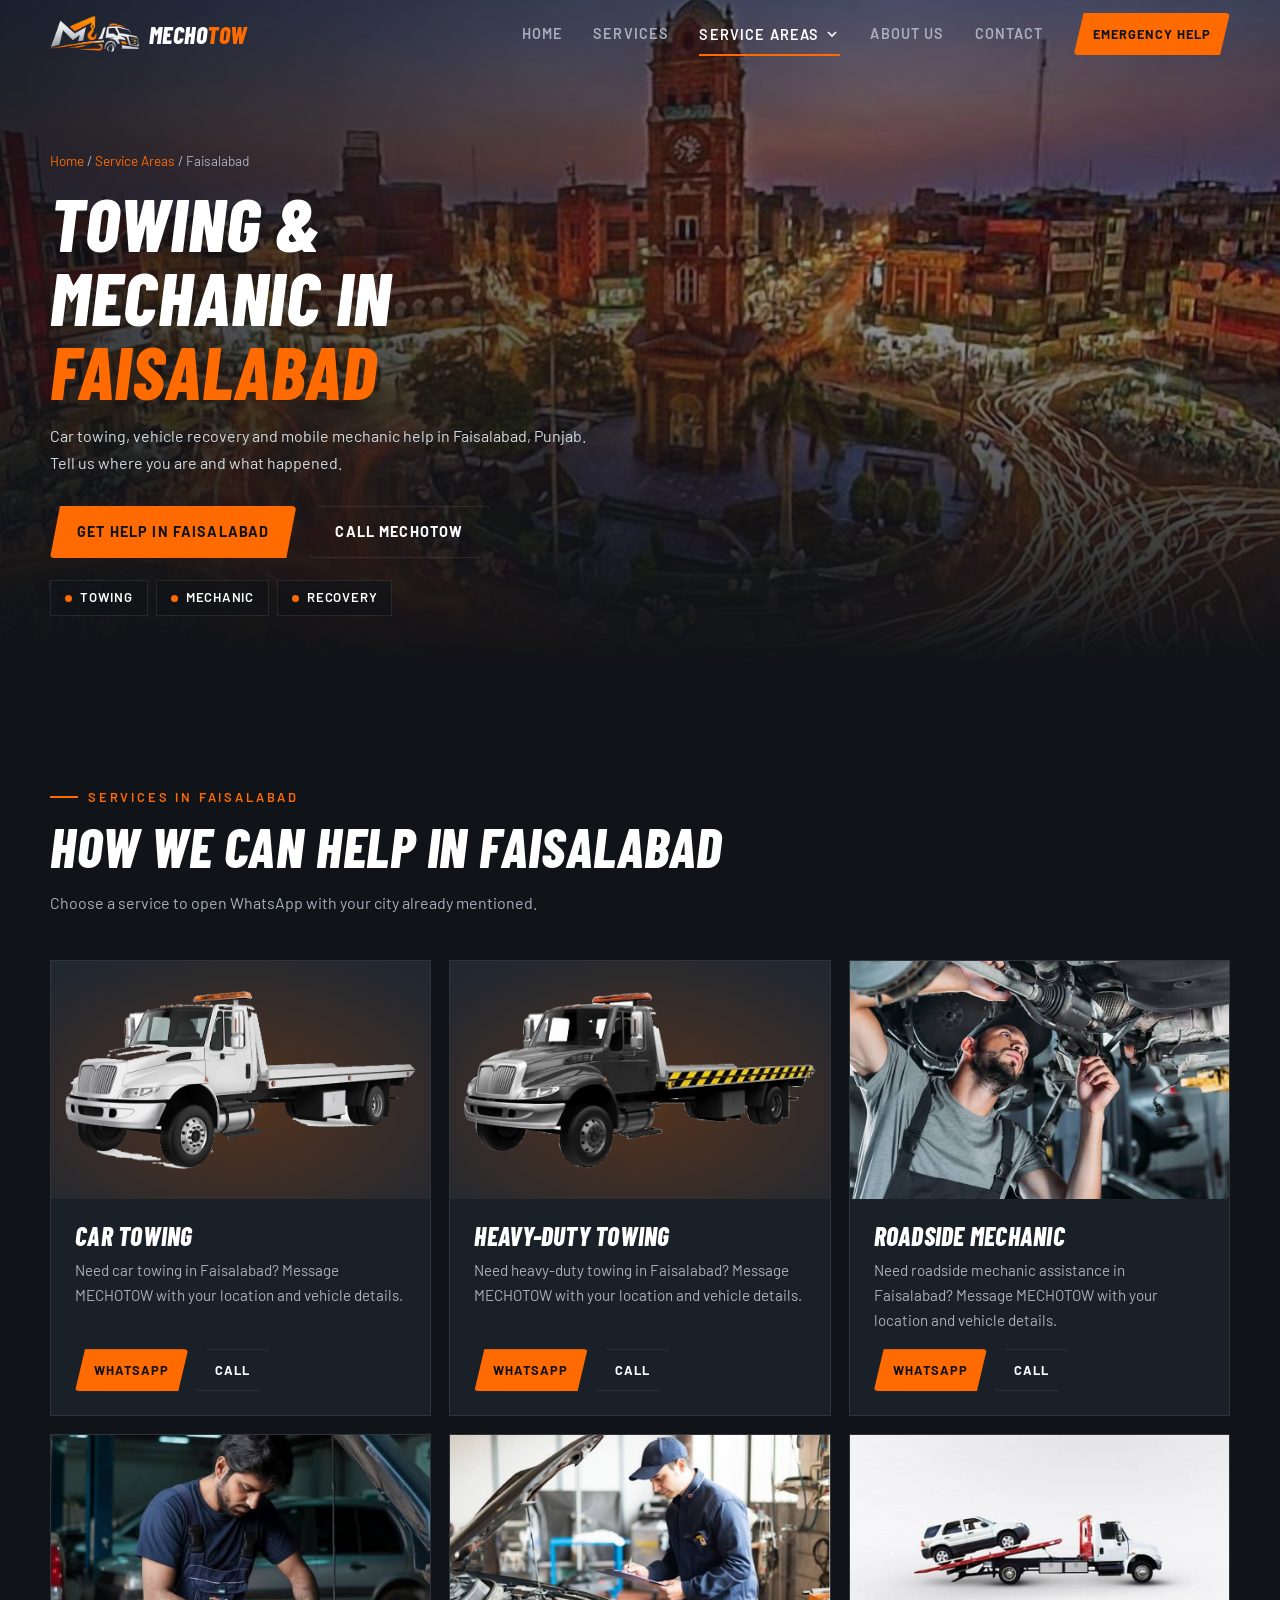
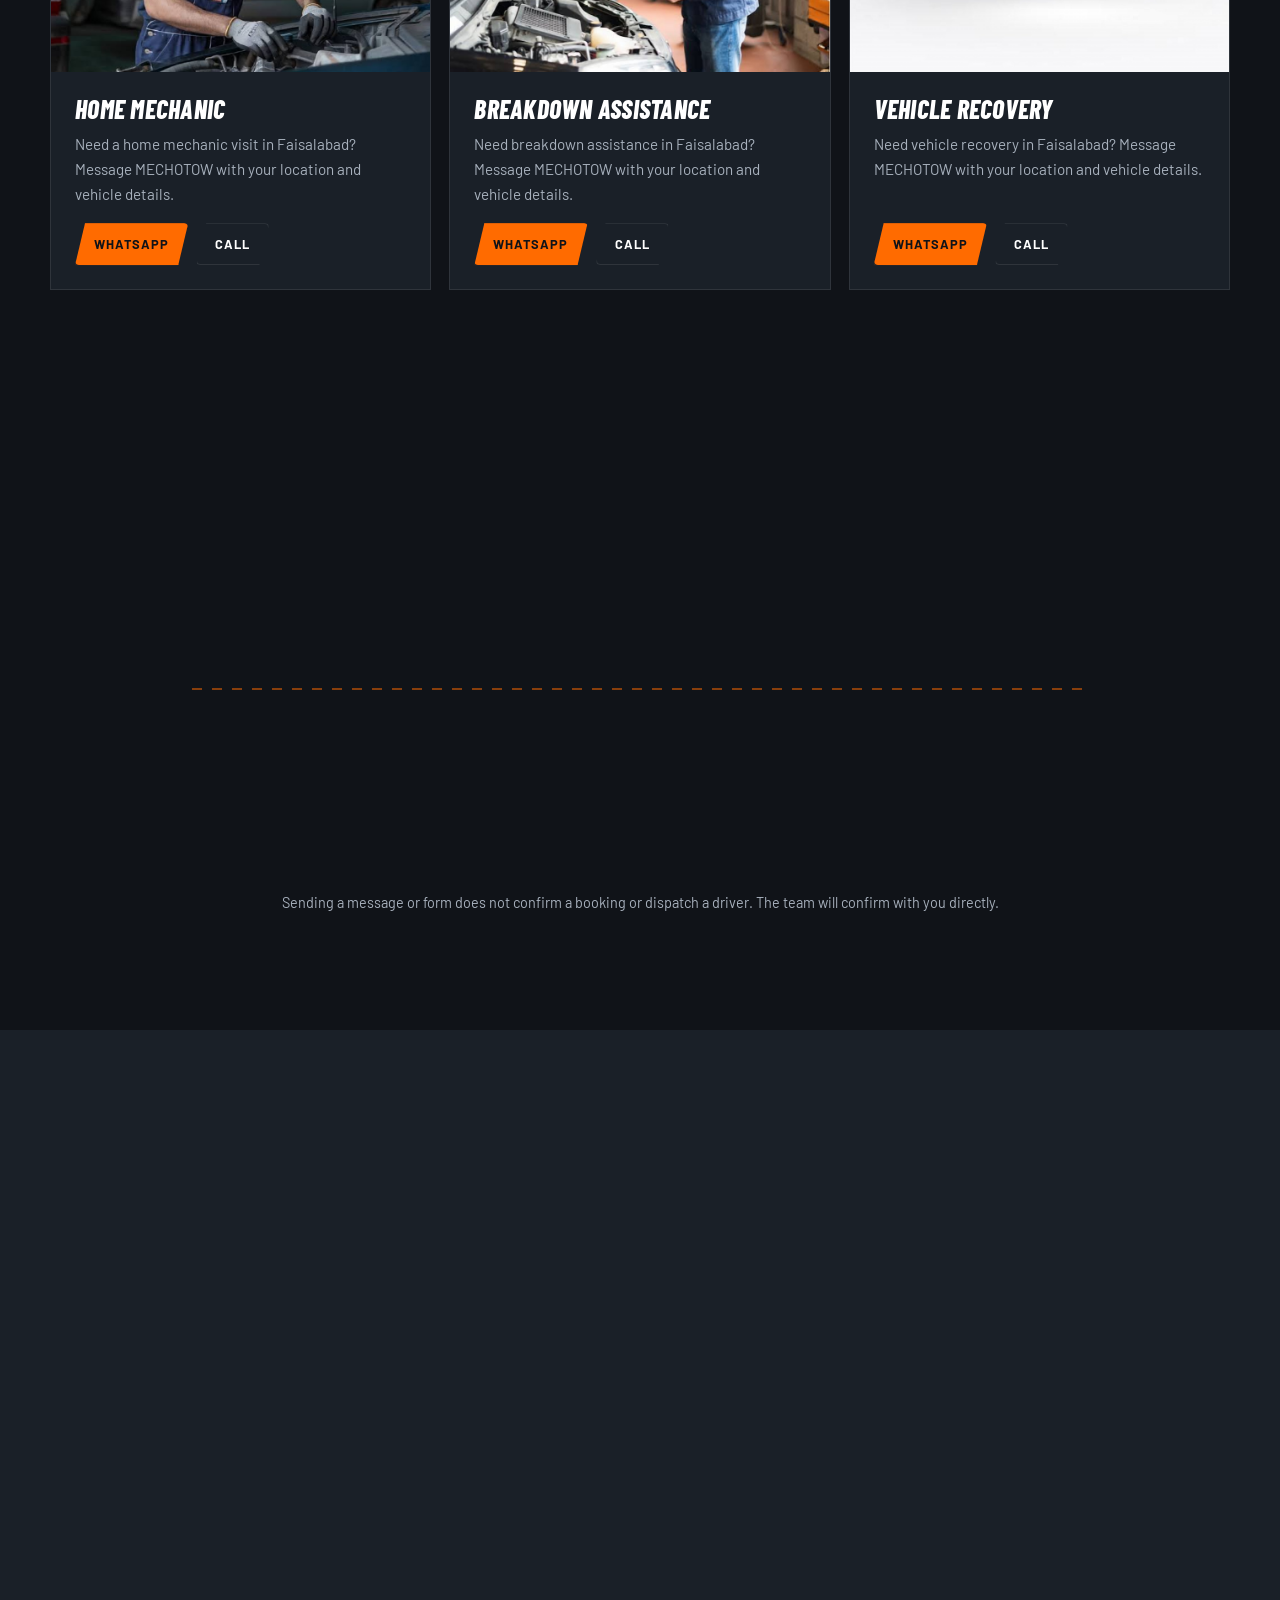
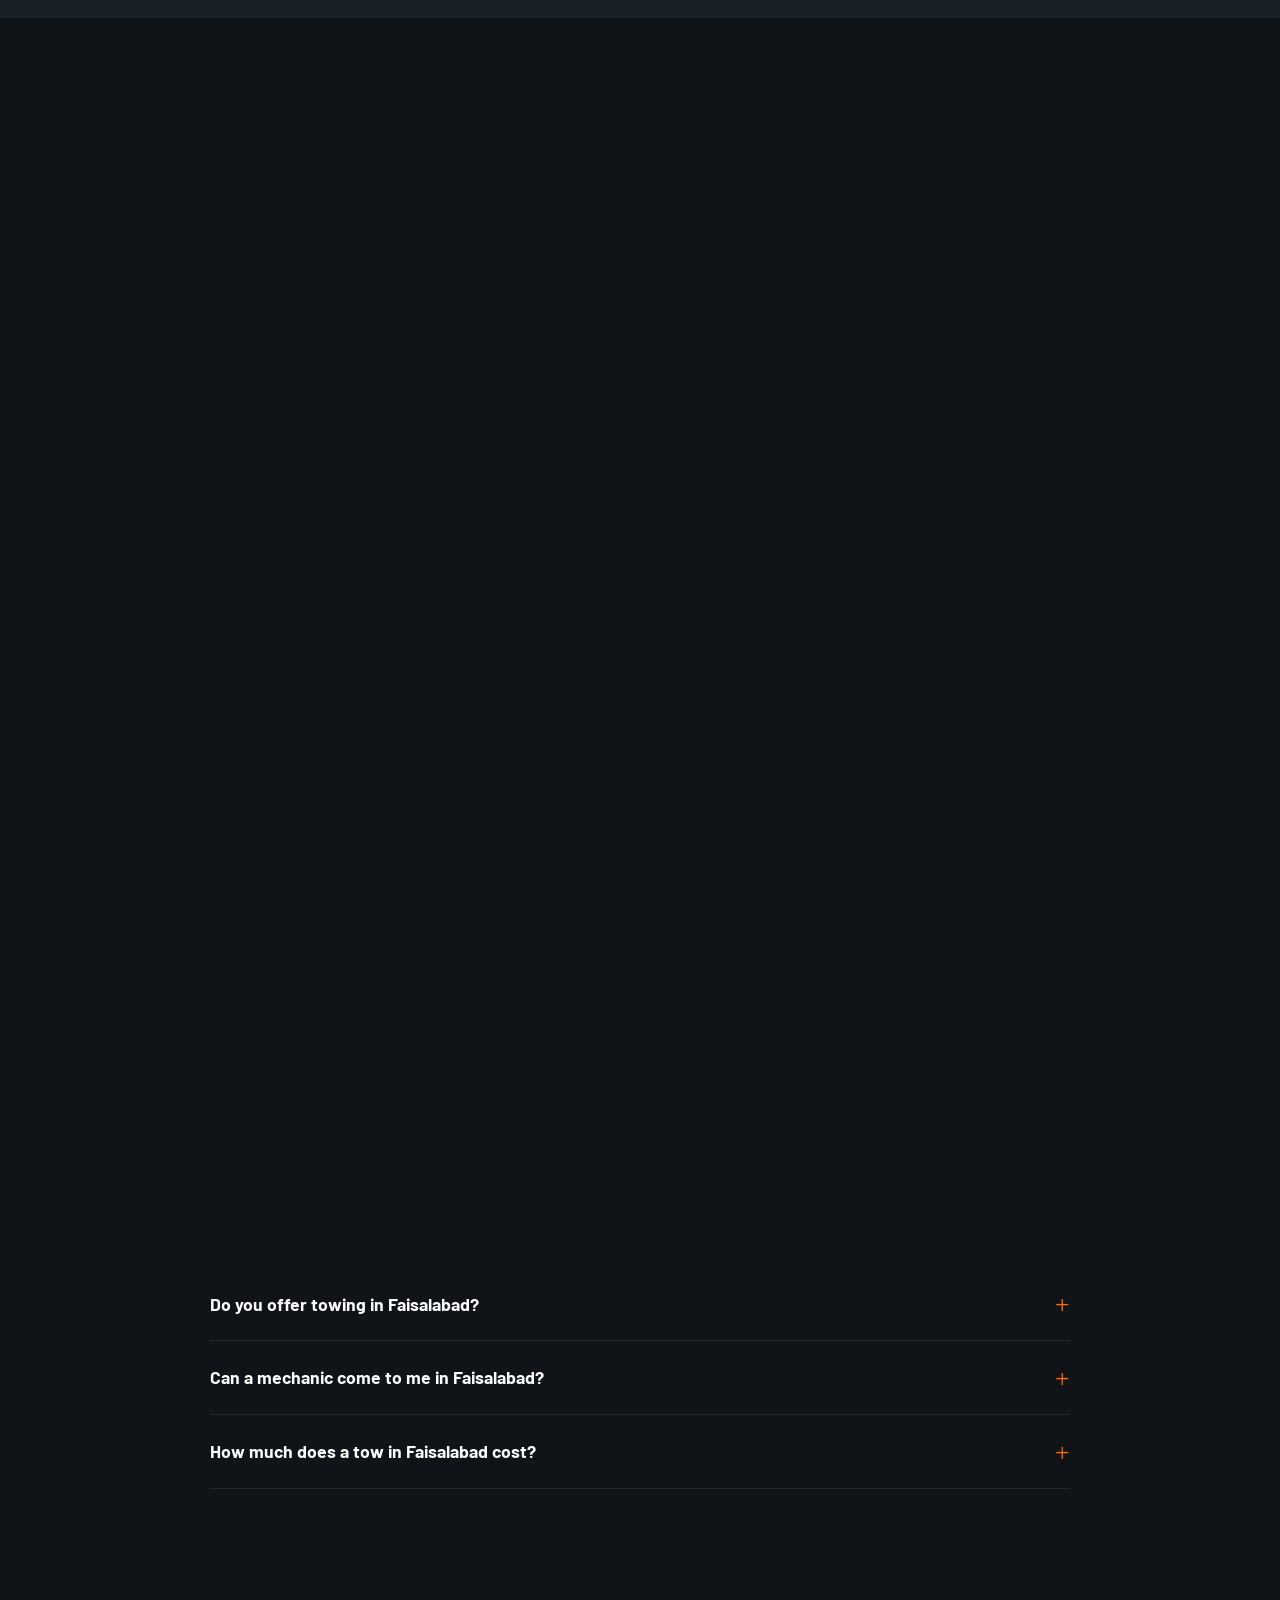
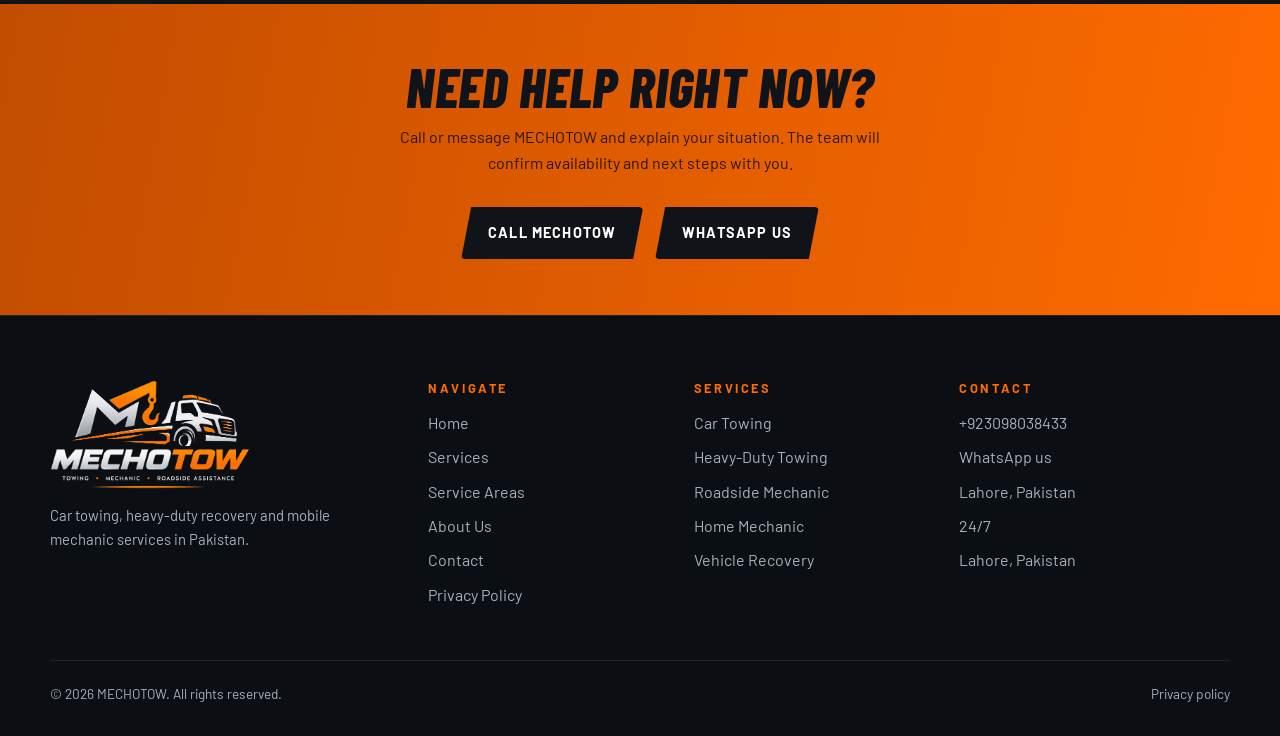
==== faisalabad.html @ 619db9ae "Add files via upload" ====
<!DOCTYPE html>
<html lang="en"><head><meta charset="utf-8"><meta name="viewport" content="width=device-width, initial-scale=1, viewport-fit=cover">
<title>Towing &amp; Mechanic Services in Faisalabad | MECHOTOW</title><meta name="description" content="MECHOTOW car towing, vehicle recovery and mobile mechanic services in Faisalabad, Punjab. Call or WhatsApp to confirm availability.">
<meta property="og:title" content="Towing &amp; Mechanic Services in Faisalabad | MECHOTOW"><meta property="og:description" content="MECHOTOW car towing, vehicle recovery and mobile mechanic services in Faisalabad, Punjab. Call or WhatsApp to confirm availability."><meta property="og:type" content="website"><meta property="og:image" content="assets/img/cities/faisalabad.jpg">
<meta name="theme-color" content="#101318"><link rel="icon" href="assets/img/favicon.png">
<link rel="preconnect" href="https://fonts.googleapis.com"><link rel="preconnect" href="https://fonts.gstatic.com" crossorigin>
<link href="https://fonts.googleapis.com/css2?family=Barlow+Condensed:ital,wght@1,700;1,800&family=Barlow:wght@400;500;600&display=swap" rel="stylesheet">
<link rel="stylesheet" href="css/style.css">
<script type="application/ld+json" id="ld">{"@context":"https://schema.org","@type":"AutoTowing","name":"MECHOTOW","areaServed":{"@type":"City","name":"Faisalabad"},"description":"Car towing, heavy-duty recovery, roadside mechanic and home mechanic services in Pakistan.","image":"assets/img/og-image.jpg"}</script>
</head><body><header id="hd"><div class="wrap nav"><a class="brand" href="index.html" aria-label="MECHOTOW home"><img src="assets/img/logo-mark.webp" alt="" width="72" height="40"><b>MECHO<i>TOW</i></b></a>
<button class="burger" id="bg" aria-label="Menu" aria-expanded="false" aria-controls="lk"><i></i><i></i><i></i></button>
<nav class="links" id="lk" aria-label="Main"><a href="index.html">Home</a><a href="services.html">Services</a><div class="dd"><button class="ddb" id="ddbtn" type="button" aria-expanded="false" aria-controls="ddm">Service Areas <svg viewBox="0 0 24 24" width="16" height="16" fill="none" stroke="currentColor" stroke-width="2.4"><path d="M6 9l6 6 6-6"/></svg></button><div class="ddm" id="ddm"><a href="service-areas.html" class="all">All service areas →</a><a href="lahore.html">Lahore</a><a href="islamabad.html">Islamabad</a><a href="rawalpindi.html">Rawalpindi</a><a href="faisalabad.html">Faisalabad</a><a href="multan.html">Multan</a><a href="gujranwala.html">Gujranwala</a><a href="sialkot.html">Sialkot</a><a href="sargodha.html">Sargodha</a><a href="bahawalpur.html">Bahawalpur</a></div></div><a href="about.html">About Us</a><a href="contact.html">Contact</a><a class="btn p sm" data-wa="tow" href="contact.html">Emergency Help</a></nav></div></header><main><section class="chero"><img class="bgi" src="assets/img/cities/faisalabad.jpg" alt="Faisalabad, Pakistan" fetchpriority="high"><div class="wrap"><div class="crumb"><a href="index.html">Home</a> / <a href="service-areas.html">Service Areas</a> / Faisalabad</div>
<h1><span class="line"><span>Towing &amp; Mechanic in <em style="color:var(--o);font-style:inherit">Faisalabad</em></span></span></h1><p class="lead fade">Car towing, vehicle recovery and mobile mechanic help in Faisalabad, Punjab. Tell us where you are and what happened.</p>
<div class="ctas fade"><a class="btn p" data-wa="tow" data-msg="Hello MECHOTOW, I need emergency car towing in Faisalabad." href="contact.html?service=tow">Get Help in Faisalabad</a><a class="btn" data-call href="contact.html">Call MECHOTOW</a></div>
<div class="chips fade"><span>Towing</span><span>Mechanic</span><span>Recovery</span></div></div></section>
<section><div class="wrap"><div class="rv"><div class="eyebrow">Services in Faisalabad</div><h2>How we can help in Faisalabad</h2><p class="lead">Choose a service to open WhatsApp with your city already mentioned.</p></div><div class="ov"><article class="sv rv" style="--d:0.0s"><div class="im cut"><img src="assets/img/car-towing.webp" alt="Car Towing in Faisalabad" loading="lazy"></div><div class="sb"><h3>Car Towing</h3><p>Need car towing in Faisalabad? Message MECHOTOW with your location and vehicle details.</p><div class="sa"><a class="btn p sm" data-wa="tow" data-msg="Hello MECHOTOW, I need car towing in Faisalabad." href="contact.html?service=tow">WhatsApp</a><a class="btn sm" data-call href="contact.html">Call</a></div></div></article><article class="sv rv" style="--d:0.1s"><div class="im cut"><img src="assets/img/heavy-duty-towing.webp" alt="Heavy-Duty Towing in Faisalabad" loading="lazy"></div><div class="sb"><h3>Heavy-Duty Towing</h3><p>Need heavy-duty towing in Faisalabad? Message MECHOTOW with your location and vehicle details.</p><div class="sa"><a class="btn p sm" data-wa="heavy" data-msg="Hello MECHOTOW, I need heavy-duty towing in Faisalabad." href="contact.html?service=heavy">WhatsApp</a><a class="btn sm" data-call href="contact.html">Call</a></div></div></article><article class="sv rv" style="--d:0.2s"><div class="im"><img src="assets/img/roadside-mechanic.jpg" alt="Roadside Mechanic in Faisalabad" loading="lazy"></div><div class="sb"><h3>Roadside Mechanic</h3><p>Need roadside mechanic assistance in Faisalabad? Message MECHOTOW with your location and vehicle details.</p><div class="sa"><a class="btn p sm" data-wa="road" data-msg="Hello MECHOTOW, I need roadside mechanic assistance in Faisalabad." href="contact.html?service=road">WhatsApp</a><a class="btn sm" data-call href="contact.html">Call</a></div></div></article><article class="sv rv" style="--d:0.0s"><div class="im"><img src="assets/img/home-mechanic.jpg" alt="Home Mechanic in Faisalabad" loading="lazy"></div><div class="sb"><h3>Home Mechanic</h3><p>Need a home mechanic visit in Faisalabad? Message MECHOTOW with your location and vehicle details.</p><div class="sa"><a class="btn p sm" data-wa="home" data-msg="Hello MECHOTOW, I need a home mechanic visit in Faisalabad." href="contact.html?service=home">WhatsApp</a><a class="btn sm" data-call href="contact.html">Call</a></div></div></article><article class="sv rv" style="--d:0.1s"><div class="im"><img src="assets/img/breakdown-inspection.jpg" alt="Breakdown Assistance in Faisalabad" loading="lazy"></div><div class="sb"><h3>Breakdown Assistance</h3><p>Need breakdown assistance in Faisalabad? Message MECHOTOW with your location and vehicle details.</p><div class="sa"><a class="btn p sm" data-wa="breakdown" data-msg="Hello MECHOTOW, I need breakdown assistance in Faisalabad." href="contact.html?service=breakdown">WhatsApp</a><a class="btn sm" data-call href="contact.html">Call</a></div></div></article><article class="sv rv" style="--d:0.2s"><div class="im"><img src="assets/img/vehicle-recovery.jpg" alt="Vehicle Recovery in Faisalabad" loading="lazy"></div><div class="sb"><h3>Vehicle Recovery</h3><p>Need vehicle recovery in Faisalabad? Message MECHOTOW with your location and vehicle details.</p><div class="sa"><a class="btn p sm" data-wa="recovery" data-msg="Hello MECHOTOW, I need vehicle recovery in Faisalabad." href="contact.html?service=recovery">WhatsApp</a><a class="btn sm" data-call href="contact.html">Call</a></div></div></article></div></div></section>
<section><div class="wrap"><div class="rv" style="text-align:center"><div class="eyebrow" style="justify-content:center">How it works</div><h2>Three simple steps</h2></div><div class="st">
<div class="step rv"><div class="n">01</div><h3>Contact Us</h3><p>Call MECHOTOW or start a WhatsApp conversation.</p></div>
<div class="step rv" style="--d:.12s"><div class="n">02</div><h3>Explain Your Situation</h3><p>Share your location, vehicle details, and the type of assistance required.</p></div>
<div class="step rv" style="--d:.24s"><div class="n">03</div><h3>Confirm Availability</h3><p>Discuss service availability, pricing, and the next steps directly with the MECHOTOW team.</p></div></div>
<p class="note">Sending a message or form does not confirm a booking or dispatch a driver. The team will confirm with you directly.</p></div></section>
<section class="band"><div class="wrap"><div class="rv"><div class="eyebrow">Also serving</div><h2>Nearby service areas</h2></div><div class="mini"><a class="cc rv" href="sargodha.html" aria-label="Sargodha service area"><img src="assets/img/cities/sargodha-sm.jpg" alt="Sargodha, Pakistan" loading="lazy"><div><h3>Sargodha</h3><span>Punjab</span><em>View services →</em></div></a><a class="cc rv" href="lahore.html" aria-label="Lahore service area"><img src="assets/img/cities/lahore-sm.jpg" alt="Lahore, Pakistan" loading="lazy"><div><h3>Lahore</h3><span>Punjab</span><em>View services →</em></div></a><a class="cc rv" href="multan.html" aria-label="Multan service area"><img src="assets/img/cities/multan-sm.jpg" alt="Multan, Pakistan" loading="lazy"><div><h3>Multan</h3><span>Punjab</span><em>View services →</em></div></a></div></div></section>
<section><div class="wrap"><div class="rv"><div class="eyebrow">On the map</div><h2>Service area: Faisalabad</h2></div><div class="mapwrap rv" data-map="Faisalabad, Pakistan"><div class="mapbox"></div><div class="mapbar"><a href="#" target="_blank" rel="noopener">Open in Google Maps ↗</a></div><p class="mapnote">City-level map showing the service area. Contact us with your exact location to confirm availability.</p></div></div></section>
<section><div class="wrap"><div class="rv" style="text-align:center"><div class="eyebrow" style="justify-content:center">FAQ</div><h2>Faisalabad questions</h2></div><div class="faq rv"><details><summary>Do you offer towing in Faisalabad?</summary><div class="ans"><div><p>MECHOTOW lists Faisalabad as a service area. Contact us with your exact location and vehicle details and the team will confirm availability.</p></div></div></details><details><summary>Can a mechanic come to me in Faisalabad?</summary><div class="ans"><div><p>Roadside and home mechanic visits are offered for suitable issues. Describe the problem and your location in Faisalabad and we will tell you what is possible.</p></div></div></details><details><summary>How much does a tow in Faisalabad cost?</summary><div class="ans"><div><p>Pricing depends on the service, distance and vehicle. We do not list fixed prices, so please contact MECHOTOW for a quote.</p></div></div></details></div></div></section><section class="cta"><div class="wrap rv"><h2>Need help right now?</h2><p>Call or message MECHOTOW and explain your situation. The team will confirm availability and next steps with you.</p><div class="ctas" style="justify-content:center"><a class="btn" data-call href="contact.html">Call MECHOTOW</a><a class="btn" data-wa="tow" href="contact.html">WhatsApp Us</a></div></div></section></main><footer><div class="wrap"><div class="fg">
<div><img src="assets/img/logo.webp" alt="MECHOTOW logo" width="200" height="107" loading="lazy"><p>Car towing, heavy-duty recovery and mobile mechanic services in Pakistan.</p></div>
<div><h4>Navigate</h4><ul><li><a href="index.html">Home</a></li><li><a href="services.html">Services</a></li><li><a href="service-areas.html">Service Areas</a></li><li><a href="about.html">About Us</a></li><li><a href="contact.html">Contact</a></li><li><a href="privacy.html">Privacy Policy</a></li></ul></div>
<div><h4>Services</h4><ul><li><a href="services.html#car-towing">Car Towing</a></li><li><a href="services.html#heavy-duty">Heavy-Duty Towing</a></li><li><a href="services.html#roadside">Roadside Mechanic</a></li><li><a href="services.html#home">Home Mechanic</a></li><li><a href="services.html#recovery">Vehicle Recovery</a></li></ul></div>
<div><h4>Contact</h4><ul><li><a data-call data-phone href="contact.html">Phone</a></li><li><a data-wa="tow" href="contact.html">WhatsApp us</a></li><li data-area></li><li data-hours></li><li data-addr></li><li id="soc"></li></ul></div>
</div><div class="fb"><span>© <span data-yr></span> MECHOTOW. All rights reserved.</span><a href="privacy.html">Privacy policy</a></div></div></footer>
<nav class="mb" aria-label="Quick contact"><a data-call href="contact.html">Call</a><a class="w" data-wa="tow" href="contact.html">WhatsApp</a></nav><div class="toast" id="ts" role="status" aria-live="polite"></div>
<script src="js/config.js"></script><script src="js/main.js"></script></body></html>
---- css/style.css ----
:root{--c:#101318;--g:#1A2028;--e:#222831;--o:#FF6B00;--a:#FFB020;--w:#fff;--s:#A7B0BC;--ln:rgba(255,255,255,.09);--ease:cubic-bezier(.2,.7,.2,1);color-scheme:dark}
*{box-sizing:border-box;margin:0}html{scroll-behavior:smooth;scroll-padding-top:76px;-webkit-text-size-adjust:100%}
body{background:var(--c);color:var(--w);font:400 1rem/1.65 Barlow,system-ui,sans-serif;overflow-x:hidden;padding-top:env(safe-area-inset-top,0px)}
img{max-width:100%;height:auto;display:block}a{color:inherit;text-decoration:none}
h1,h2,h3,.disp{font-family:'Barlow Condensed','Arial Narrow',sans-serif;font-style:italic;font-weight:800;text-transform:uppercase;line-height:1;letter-spacing:.01em}
h1{font-size:clamp(2.4rem,6.2vw,5rem)}h2{font-size:clamp(2rem,4.6vw,3.4rem)}h3{font-size:1.6rem}
.wrap{width:min(1180px,100% - 40px);margin-inline:auto}section{padding:clamp(64px,9vw,120px) 0;position:relative}
.eyebrow{color:var(--o);font:600 .8rem/1 Barlow,system-ui,sans-serif;letter-spacing:.22em;text-transform:uppercase;display:flex;gap:10px;align-items:center;margin-bottom:16px}.eyebrow:before{content:"";width:28px;height:2px;background:var(--o)}
.lead{color:var(--s);max-width:60ch;margin-top:16px}
.btn{display:inline-flex;align-items:center;justify-content:center;gap:10px;min-height:52px;padding:0 26px;border-radius:4px;font:700 .9rem Barlow,system-ui,sans-serif;letter-spacing:.08em;text-transform:uppercase;border:1.5px solid var(--ln);background:transparent;color:#fff;cursor:pointer;transition:transform .2s var(--ease),background .2s,border-color .2s,box-shadow .3s;clip-path:polygon(10px 0,100% 0,calc(100% - 10px) 100%,0 100%)}
.btn:hover{transform:translateY(-2px);border-color:var(--o)}.btn:active{transform:scale(.97)}
.btn.p{background:var(--o);border-color:var(--o);color:#101318;box-shadow:0 10px 30px -8px rgba(255,107,0,.7)}.btn.p:hover{background:var(--a);border-color:var(--a)}
.btn.sm{min-height:42px;padding:0 18px;font-size:.8rem}
:focus-visible{outline:2px solid var(--a);outline-offset:3px}
/* nav */
header{position:fixed;inset:0 0 auto;z-index:50;padding-top:env(safe-area-inset-top,0px);transition:background .3s,box-shadow .3s}
header.s{background:rgba(16,19,24,.94);box-shadow:0 1px 0 var(--ln)}
.nav{display:flex;align-items:center;justify-content:space-between;height:68px}
.brand{display:flex;align-items:center;gap:10px}.brand img{height:36px;width:auto}.brand b{font:800 1.5rem 'Barlow Condensed','Arial Narrow',sans-serif;font-style:italic;letter-spacing:.02em}.brand b i{color:var(--o)}
.links{display:flex;gap:30px;align-items:center}.links a:not(.btn){font-weight:600;font-size:.9rem;letter-spacing:.08em;text-transform:uppercase;color:var(--s);position:relative;padding:6px 0;transition:color .2s}
.links a:not(.btn):after{content:"";position:absolute;left:0;bottom:0;height:2px;width:100%;background:var(--o);transform:scaleX(0);transform-origin:left;transition:transform .3s var(--ease)}
.links a:not(.btn):hover,.links a.on{color:#fff}.links a:not(.btn):hover:after,.links a.on:after{transform:scaleX(1)}
.burger{display:none;width:48px;height:48px;background:none;border:0;cursor:pointer;position:relative}.burger i{position:absolute;left:12px;right:12px;height:2px;background:#fff;transition:.3s var(--ease)}.burger i:nth-child(1){top:17px}.burger i:nth-child(2){top:23px}.burger i:nth-child(3){top:29px}
.burger[aria-expanded=true] i:nth-child(1){top:23px;transform:rotate(45deg)}.burger[aria-expanded=true] i:nth-child(2){opacity:0}.burger[aria-expanded=true] i:nth-child(3){top:23px;transform:rotate(-45deg)}
/* hero */
.hero{min-height:100svh;display:flex;align-items:center;padding:110px 0 70px;overflow:hidden;background:radial-gradient(60% 50% at 72% 55%,rgba(255,107,0,.22),transparent 70%),linear-gradient(180deg,#0b0e12,var(--c))}
.hero:before{content:"";position:absolute;inset:0;background:repeating-linear-gradient(115deg,transparent 0 90px,rgba(255,255,255,.025) 90px 91px);animation:drift 30s linear infinite}
@keyframes drift{to{transform:translateX(91px)}}
.hg{display:grid;grid-template-columns:1.05fr 1fr;gap:30px;align-items:center;position:relative}
.hero h1 em{color:var(--o);font-style:inherit}.hero .lead{font-size:1.12rem;color:#c3cad4}
.ctas{display:flex;flex-wrap:wrap;gap:12px;margin-top:30px}
.trust{display:inline-block;margin-top:28px;padding:8px 16px;border-left:3px solid var(--o);background:rgba(255,255,255,.04);font-weight:600;font-size:.92rem}.trust b{color:var(--a)}
.hv{position:relative}.hv img{width:100%;filter:drop-shadow(0 30px 40px rgba(0,0,0,.6));animation:rise 1.2s var(--ease) .3s both}
.hv .lg{position:absolute;right:0;bottom:-8%;width:46%;opacity:.95}
@keyframes rise{from{opacity:0;transform:translateX(60px)}}
.line{display:block;overflow:hidden}.line>span{display:block;animation:up .9s var(--ease) both}.line:nth-child(2)>span{animation-delay:.12s}.line:nth-child(3)>span{animation-delay:.24s}
@keyframes up{from{transform:translateY(105%)}}
.fade{animation:fin .8s .5s both}@keyframes fin{from{opacity:0;transform:translateY(16px)}}
/* reveal */
.rv{opacity:0;transform:translateY(30px);transition:opacity .8s var(--ease),transform .8s var(--ease);transition-delay:var(--d,0s)}.rv.in{opacity:1;transform:none}
/* services */
.sg{display:grid;grid-template-columns:repeat(6,1fr);gap:18px;margin-top:48px}
.sv{grid-column:span 2;background:var(--g);border:1px solid var(--ln);position:relative;overflow:hidden;display:flex;flex-direction:column;transition:transform .4s var(--ease),border-color .3s}
.sv:hover{transform:translateY(-6px);border-color:rgba(255,107,0,.6)}
.sv.big{grid-column:span 3}.sv.wide{grid-column:span 4;flex-direction:row}.sv.wide .im{width:48%;aspect-ratio:auto}
.im{aspect-ratio:16/10;overflow:hidden;position:relative;background:var(--e)}.im img{width:100%;height:100%;object-fit:cover;transition:transform .8s var(--ease)}.sv:hover .im img{transform:scale(1.07)}
.im.cut{background:radial-gradient(70% 70% at 50% 60%,rgba(255,107,0,.25),var(--e))}.im.cut img{object-fit:contain;padding:14px}
.sb{padding:24px;display:flex;flex-direction:column;gap:10px;flex:1}.sb p{color:var(--s);font-size:.95rem;flex:1}
.ic{width:38px;height:38px;color:var(--o)}.num{position:absolute;top:10px;right:16px;font:800 3.4rem/1 'Barlow Condensed','Arial Narrow',sans-serif;font-style:italic;color:rgba(255,255,255,.12);z-index:1}
.sa{display:flex;gap:8px;flex-wrap:wrap;margin-top:6px}
/* trust */
.tg{display:grid;grid-template-columns:1fr 1.1fr;gap:56px;align-items:center}
.pts{display:grid;gap:0;margin-top:30px}.pts div{display:flex;gap:14px;padding:16px 0;border-top:1px solid var(--ln)}.pts svg{flex:none;width:22px;color:var(--o);margin-top:3px}.pts b{display:block}.pts span{color:var(--s);font-size:.93rem}
.mos{display:grid;grid-template-columns:1fr 1fr;grid-template-rows:200px 200px 170px;gap:12px}.mos figure{overflow:hidden;position:relative;border-radius:2px}.mos img{width:100%;height:100%;object-fit:cover;transition:transform .8s var(--ease)}.mos figure:hover img{transform:scale(1.06)}
.mos .t{grid-row:span 2}.mos .w{grid-column:span 2}
.mos figure:after{content:"";position:absolute;left:0;bottom:0;width:40%;height:3px;background:var(--o)}
/* steps */
.band{background:var(--g)}
.st{display:grid;grid-template-columns:repeat(3,1fr);gap:30px;margin-top:50px;position:relative}.st:before{content:"";position:absolute;top:34px;left:12%;right:12%;height:2px;background:repeating-linear-gradient(90deg,var(--o) 0 10px,transparent 10px 20px);opacity:.5}
.step{text-align:center;position:relative}.step .n{width:70px;height:70px;margin:0 auto 18px;display:grid;place-items:center;background:var(--c);border:2px solid var(--o);border-radius:50%;font:800 1.7rem 'Barlow Condensed','Arial Narrow',sans-serif;font-style:italic;color:var(--o)}.step p{color:var(--s);max-width:32ch;margin:10px auto 0}
.note{margin-top:34px;text-align:center;color:var(--s);font-size:.9rem}
/* contact */
.cg{display:grid;grid-template-columns:1.1fr .9fr;gap:40px;margin-top:44px}
form{background:var(--g);border:1px solid var(--ln);padding:30px;display:grid;grid-template-columns:1fr 1fr;gap:16px}form .f{grid-column:span 2}
label{display:block;font-size:.78rem;font-weight:600;letter-spacing:.1em;text-transform:uppercase;color:var(--s);margin-bottom:6px}
input,select,textarea{width:100%;background:var(--c);border:1.5px solid #2f3742;color:#fff;border-radius:4px;padding:13px 14px;font:inherit;min-height:48px;transition:border-color .2s,box-shadow .2s}
input:focus,select:focus,textarea:focus{outline:0;border-color:var(--o);box-shadow:0 0 0 3px rgba(255,107,0,.2)}
.err{color:#ff7a7a;font-size:.82rem;min-height:0;max-height:0;overflow:hidden;transition:max-height .3s}.bad .err{max-height:40px;margin-top:4px}.bad input,.bad select,.bad textarea{border-color:#ff5a5a;animation:shake .3s}
@keyframes shake{25%{transform:translateX(-4px)}75%{transform:translateX(4px)}}
.fn{font-size:.85rem;color:var(--s)}
.info{display:grid;gap:14px;align-content:start}.card{background:var(--g);border:1px solid var(--ln);padding:22px;border-left:3px solid var(--o)}.card h3{font-size:1.2rem;margin-bottom:8px}.card p,.card a{color:var(--s)}.card a.big{color:#fff;font-weight:600;font-size:1.15rem}
.ph{color:var(--a)!important;font-style:italic}
.chan{display:flex;flex-wrap:wrap;gap:10px;margin-top:12px}
/* faq */
.faq{max-width:860px;margin:44px auto 0}details{border-bottom:1px solid var(--ln)}summary{list-style:none;cursor:pointer;display:flex;justify-content:space-between;gap:20px;align-items:center;padding:22px 0;font:700 1.1rem Barlow,system-ui,sans-serif;min-height:56px}summary::-webkit-details-marker{display:none}
summary:after{content:"+";font:300 1.8rem/1 Barlow,system-ui,sans-serif;color:var(--o);transition:transform .3s var(--ease)}details[open] summary:after{transform:rotate(45deg)}
.ans{display:grid;grid-template-rows:0fr;transition:grid-template-rows .4s var(--ease)}details[open] .ans{grid-template-rows:1fr}.ans>div{overflow:hidden;color:var(--s)}.ans p{padding:0 0 22px;max-width:70ch}
/* footer */
footer{background:#0b0e12;border-top:1px solid var(--ln);padding:64px 0 30px}
.fg{display:grid;grid-template-columns:1.5fr 1fr 1fr 1.2fr;gap:40px}.fg img{width:200px}.fg h4{font:700 .8rem Barlow,system-ui,sans-serif;letter-spacing:.2em;text-transform:uppercase;color:var(--o);margin-bottom:14px}.fg li{list-style:none;margin:8px 0;color:var(--s)}.fg ul{padding:0}.fg a:hover{color:#fff}.fg p{color:var(--s);font-size:.93rem;margin-top:14px}
.fb{margin-top:44px;padding-top:22px;border-top:1px solid var(--ln);display:flex;justify-content:space-between;flex-wrap:wrap;gap:12px;color:var(--s);font-size:.85rem}.fb button{background:none;border:0;color:var(--s);font:inherit;text-decoration:underline;cursor:pointer;min-height:44px}
/* mobile bar, toast, dialog */
.mb{display:none}
.toast{position:fixed;left:50%;bottom:calc(90px + env(safe-area-inset-bottom,0px));transform:translate(-50%,20px);background:var(--e);border:1px solid var(--o);padding:14px 20px;max-width:min(92vw,460px);z-index:80;opacity:0;pointer-events:none;transition:.35s var(--ease);font-size:.92rem}.toast.on{opacity:1;transform:translate(-50%,0)}
dialog{background:var(--g);color:#fff;border:1px solid var(--ln);max-width:min(620px,92vw);padding:30px;max-height:86vh;overflow:auto}dialog::backdrop{background:rgba(0,0,0,.75)}dialog h2{font-size:2rem;margin-bottom:12px}dialog p{color:var(--s);margin:10px 0}
@media(max-width:960px){
.hg,.tg,.cg{grid-template-columns:1fr}.hv{order:-1;max-width:560px;margin-inline:auto}.hero{padding-top:90px}
.sg{grid-template-columns:1fr 1fr}.sv,.sv.big,.sv.wide{grid-column:span 1;flex-direction:column}.sv.wide .im{width:100%;aspect-ratio:16/10}
.fg{grid-template-columns:1fr 1fr}.st{grid-template-columns:1fr}.st:before{display:none}.mos{grid-template-rows:170px 170px 150px}}
@media(max-width:820px){
.burger{display:block}.links{position:fixed;inset:0 0 auto;top:calc(68px + env(safe-area-inset-top,0px));flex-direction:column;align-items:stretch;gap:0;background:var(--c);padding:10px 20px 24px;border-bottom:1px solid var(--ln);transform:translateY(-12px);opacity:0;visibility:hidden;transition:.35s var(--ease)}
.links.open{transform:none;opacity:1;visibility:visible}.links a:not(.btn){padding:16px 4px;border-bottom:1px solid var(--ln);font-size:1rem}.links .btn{margin-top:16px}
header .nav>.btn{display:none}
.mb{display:grid;grid-template-columns:1fr 1fr;gap:1px;position:fixed;inset:auto 0 0;z-index:60;background:var(--ln);padding-bottom:env(safe-area-inset-bottom,0px);backdrop-filter:blur(8px)}.mb a{background:rgba(16,19,24,.96);min-height:54px;display:flex;align-items:center;justify-content:center;gap:8px;font:700 .85rem Barlow,system-ui,sans-serif;letter-spacing:.1em;text-transform:uppercase}.mb a.w{color:var(--o)}
body{padding-bottom:calc(54px + env(safe-area-inset-bottom,0px))}.toast{bottom:calc(74px + env(safe-area-inset-bottom,0px))}}
@media(max-width:600px){.sg{grid-template-columns:1fr}.ctas .btn{width:100%}form{grid-template-columns:1fr;padding:20px}form .f{grid-column:auto}.fg{grid-template-columns:1fr}.brand b{font-size:1.3rem}.mos{grid-template-columns:1fr 1fr;grid-template-rows:140px 140px 130px}.sa .btn{flex:1}}
@media(prefers-reduced-motion:reduce){*,*:before,*:after{animation:none!important;transition:none!important;scroll-behavior:auto!important}.rv{opacity:1;transform:none}.line>span{transform:none}}

/* multipage additions */
.ph2{padding:150px 0 70px;background:radial-gradient(60% 90% at 85% 40%,rgba(255,107,0,.18),transparent 70%),linear-gradient(180deg,#0b0e12,var(--c));border-bottom:1px solid var(--ln)}
.ph2 h1{font-size:clamp(2.4rem,6vw,4.4rem)}.crumb{color:var(--s);font-size:.85rem;margin-bottom:14px}.crumb a{color:var(--o)}
.row{display:grid;grid-template-columns:1fr 1fr;gap:50px;align-items:center;padding:56px 0;border-bottom:1px solid var(--ln)}.row:last-of-type{border:0}.row.rev .im2{order:2}
.im2{position:relative;overflow:hidden;background:var(--e);aspect-ratio:4/3}.im2 img{width:100%;height:100%;object-fit:cover}.im2.cut{background:radial-gradient(70% 70% at 50% 62%,rgba(255,107,0,.28),var(--e))}.im2.cut img{object-fit:contain;padding:18px}
.im2:after{content:"";position:absolute;left:0;bottom:0;width:36%;height:4px;background:var(--o)}
.row h2{font-size:clamp(1.9rem,3.6vw,2.8rem)}.row p{color:var(--s);margin-top:12px}.row ul{margin:16px 0 4px;padding:0;list-style:none}.row li{padding:7px 0 7px 26px;position:relative;color:#d5dae1}.row li:before{content:"";position:absolute;left:0;top:15px;width:12px;height:2px;background:var(--o)}
.cta{background:linear-gradient(100deg,#c24d00,var(--o));color:#101318;padding:56px 0;text-align:center}.cta h2{color:#101318}.cta p{margin:10px auto 22px;max-width:56ch;color:#2a1600}.cta .btn{background:#101318;color:#fff;border-color:#101318}.cta .btn:hover{background:#000}
.ov{display:grid;grid-template-columns:repeat(3,1fr);gap:18px;margin-top:44px}.ov .sv{grid-column:auto}
.gal{display:grid;grid-template-columns:repeat(3,1fr);gap:12px;margin-top:40px}.gal figure{overflow:hidden;aspect-ratio:4/3;margin:0}.gal figure.w{grid-column:span 2}.gal img{width:100%;height:100%;object-fit:cover;transition:transform .8s var(--ease)}.gal figure:hover img{transform:scale(1.05)}
.banner{background:rgba(255,176,32,.1);border:1px solid var(--a);color:#ffd68a;padding:14px 18px;margin-bottom:22px;font-size:.92rem;display:none}.banner.on{display:block}
.prose{max-width:760px}.prose h2{font-size:1.6rem;margin:34px 0 8px}.prose p,.prose li{color:var(--s);margin-top:10px}
.links a[aria-current=page]:not(.btn){color:#fff}.links a[aria-current=page]:not(.btn):after{transform:scaleX(1)}
@media(max-width:960px){.row,.ov,.gal{grid-template-columns:1fr}.row.rev .im2{order:0}.gal figure.w{grid-column:auto}.ph2{padding-top:120px}.ov{grid-template-columns:1fr 1fr}}
@media(max-width:600px){.ov{grid-template-columns:1fr}}

[hidden]{display:none!important}
.dd{position:relative}.ddb{background:none;border:0;cursor:pointer;display:inline-flex;align-items:center;gap:5px;font:600 .9rem Barlow,system-ui,sans-serif;letter-spacing:.08em;text-transform:uppercase;color:var(--s);padding:6px 0;min-height:44px;transition:color .2s}
.ddb svg{transition:transform .3s var(--ease)}.dd.open .ddb svg{transform:rotate(180deg)}.ddb:hover,.ddb.cur,.dd.open .ddb{color:#fff}.ddb.cur{box-shadow:inset 0 -2px 0 var(--o)}
.ddm{position:absolute;top:calc(100% + 10px);left:50%;width:min(440px,90vw);display:grid;grid-template-columns:1fr 1fr;gap:2px;background:var(--g);border:1px solid var(--ln);border-top:2px solid var(--o);padding:10px;box-shadow:0 24px 50px -12px rgba(0,0,0,.7);opacity:0;visibility:hidden;transform:translate(-50%,10px)}
.dd.ready .ddm{transition:opacity .3s var(--ease),transform .3s var(--ease),visibility .3s}
.dd.open .ddm{opacity:1;visibility:visible;transform:translate(-50%,0)}
.links .ddm a:not(.btn){display:block;padding:11px 14px;color:var(--s);font-size:.88rem;border-left:2px solid transparent;transition:background .2s,color .2s,border-color .2s}.links .ddm a:not(.btn):after{display:none}
.links .ddm a:not(.btn):hover{background:var(--e);color:#fff;border-left-color:var(--o)}.ddm a.all{grid-column:span 2;color:var(--o)!important;border-bottom:1px solid var(--ln)!important}
.chero{position:relative;min-height:68svh;display:flex;align-items:flex-end;padding:150px 0 60px;overflow:hidden;background:var(--c)}
.chero .bgi{position:absolute;inset:0;width:100%;height:100%;object-fit:cover;animation:kb 16s ease-out both}@keyframes kb{from{transform:scale(1.12)}}
.chero:after{content:"";position:absolute;inset:0;background:linear-gradient(180deg,rgba(16,19,24,.55),rgba(16,19,24,.35) 40%,var(--c) 98%),linear-gradient(90deg,rgba(16,19,24,.7),transparent 70%)}
.chero .wrap{position:relative;z-index:1}.chero h1{font-size:clamp(2.2rem,6vw,4.6rem);max-width:15ch}.chero .lead{color:#d5dae1}
.chips{display:flex;flex-wrap:wrap;gap:8px;margin-top:22px}.chips span{border:1px solid var(--ln);background:rgba(16,19,24,.6);padding:6px 14px;font-size:.82rem;font-weight:600;letter-spacing:.06em;text-transform:uppercase}.chips span:before{content:"";display:inline-block;width:7px;height:7px;background:var(--o);margin-right:8px;border-radius:50%}
.cities{display:grid;grid-template-columns:repeat(3,1fr);gap:18px;margin-top:44px}
.cc{position:relative;display:block;aspect-ratio:4/3;overflow:hidden;background:var(--e);border:1px solid var(--ln)}.cc img{position:absolute;inset:0;width:100%;height:100%;object-fit:cover;transition:transform .9s var(--ease)}
.cc:after{content:"";position:absolute;inset:0;background:linear-gradient(180deg,transparent 30%,rgba(10,12,16,.92));transition:opacity .3s}
.cc div{position:absolute;left:0;right:0;bottom:0;padding:20px;z-index:1}.cc h3{font-size:1.9rem}.cc span{display:block;color:var(--s);font-size:.85rem}.cc em{font-style:normal;color:var(--o);font-weight:700;font-size:.82rem;letter-spacing:.1em;text-transform:uppercase;display:inline-block;margin-top:8px;transform:translateX(-6px);opacity:.0;transition:.35s var(--ease)}
.cc:hover img,.cc:focus-visible img{transform:scale(1.08)}.cc:hover em,.cc:focus-visible em{opacity:1;transform:none}.cc:before{content:"";position:absolute;left:0;bottom:0;height:3px;width:0;background:var(--o);z-index:2;transition:width .5s var(--ease)}.cc:hover:before{width:100%}
.mini{display:grid;grid-template-columns:repeat(3,1fr);gap:16px;margin-top:36px}.mini .cc{aspect-ratio:16/10}.mini .cc h3{font-size:1.5rem}
.rsum{display:grid;grid-template-columns:auto 1fr;gap:40px;align-items:center;margin-top:40px;background:var(--c);border:1px solid var(--ln);padding:28px;max-width:620px}
.rsum .big{font:800 4.2rem/1 'Barlow Condensed','Arial Narrow',sans-serif;font-style:italic;color:var(--a)}.stars{color:var(--a);letter-spacing:.12em;font-size:1.1rem}.rsum small{color:var(--s);display:block}
.bar{display:grid;grid-template-columns:30px 1fr 24px;gap:10px;align-items:center;font-size:.8rem;color:var(--s)}.bar i{height:6px;background:var(--e);display:block}.bar b{display:block;height:100%;background:var(--o)}
.rgrid{display:grid;grid-template-columns:repeat(3,1fr);gap:18px;margin-top:30px}.rc{background:var(--c);border:1px solid var(--ln);border-top:3px solid var(--o);padding:24px;display:flex;flex-direction:column;gap:10px}.rc p{color:#d5dae1;flex:1}.rc span{color:var(--s);font-size:.85rem}
@media(max-width:960px){.cities,.rgrid,.mini{grid-template-columns:1fr 1fr}}
@media(max-width:820px){.dd{border-bottom:1px solid var(--ln)}.ddb{width:100%;justify-content:space-between;padding:16px 4px;font-size:1rem}
.links{max-height:calc(100svh - 68px - env(safe-area-inset-top,0px));overflow-y:auto}
.ddm{position:static;width:100%;transform:none;border:0;box-shadow:none;padding:0;grid-template-columns:1fr 1fr;max-height:0;overflow:hidden;opacity:1;visibility:visible}.dd.ready .ddm{transition:max-height .4s var(--ease)}.dd.open .ddm{transform:none;max-height:460px;padding-bottom:10px}
.links .ddm a:not(.btn){border-bottom:0;padding:12px 10px;font-size:.95rem}.rsum{grid-template-columns:1fr;gap:18px}}
@media(max-width:600px){.cities,.mini{grid-template-columns:1fr}.rgrid{display:flex;overflow-x:auto;scroll-snap-type:x mandatory;gap:14px;padding-bottom:12px}.rc{flex:0 0 84%;scroll-snap-align:start}.chero{padding-top:110px}.cc div{padding:16px}}
@media(prefers-reduced-motion:reduce){.chero .bgi{animation:none}}
@media(max-width:820px){.links{padding-bottom:calc(80px + env(safe-area-inset-bottom,0px))}}

.mapwrap{margin-top:34px}.mapbox{position:relative;aspect-ratio:16/8;min-height:300px;background:var(--e);border:1px solid var(--ln);border-top:3px solid var(--o);overflow:hidden}
.mapbox iframe{position:absolute;inset:0;width:100%;height:100%;border:0;filter:grayscale(.25) invert(.9) hue-rotate(180deg) contrast(.92);opacity:0;transition:opacity .6s var(--ease)}.mapbox iframe.ok{opacity:1}
.mapbox .ml{position:absolute;inset:0;display:grid;place-items:center;color:var(--s);font-size:.9rem}
.mapbar{display:flex;flex-wrap:wrap;gap:8px;align-items:center;margin-top:14px}.mapbar a{margin-left:auto;color:var(--o);font-weight:600;font-size:.88rem}
.mchip{background:var(--g);border:1px solid var(--ln);color:var(--s);padding:0 16px;min-height:44px;font:600 .85rem Barlow,system-ui,sans-serif;letter-spacing:.06em;text-transform:uppercase;cursor:pointer;transition:.25s var(--ease)}.mchip:hover{color:#fff;border-color:var(--o)}.mchip[aria-pressed=true]{background:var(--o);border-color:var(--o);color:#101318}
.mapnote{color:var(--s);font-size:.82rem;margin-top:10px}
@media(max-width:600px){.mapbox{aspect-ratio:4/5;min-height:320px}.mapbar a{margin-left:0;width:100%}}
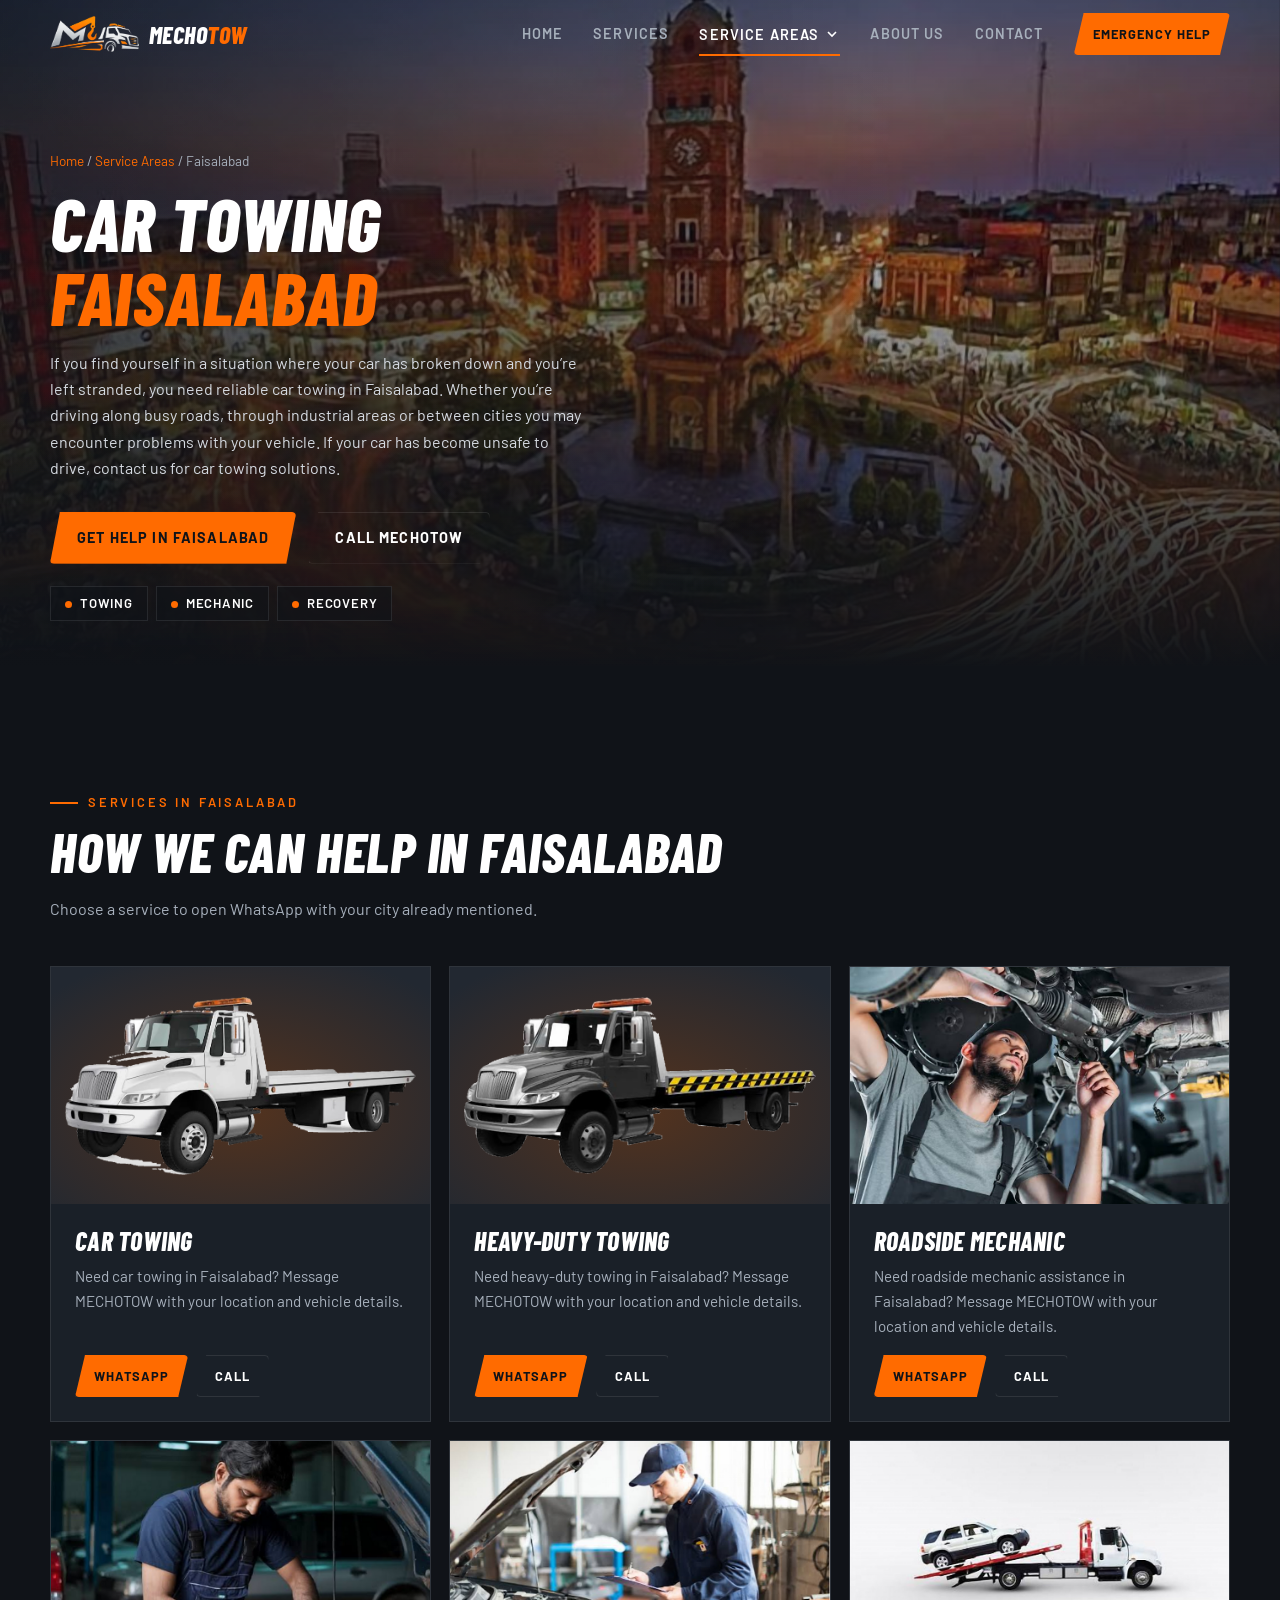
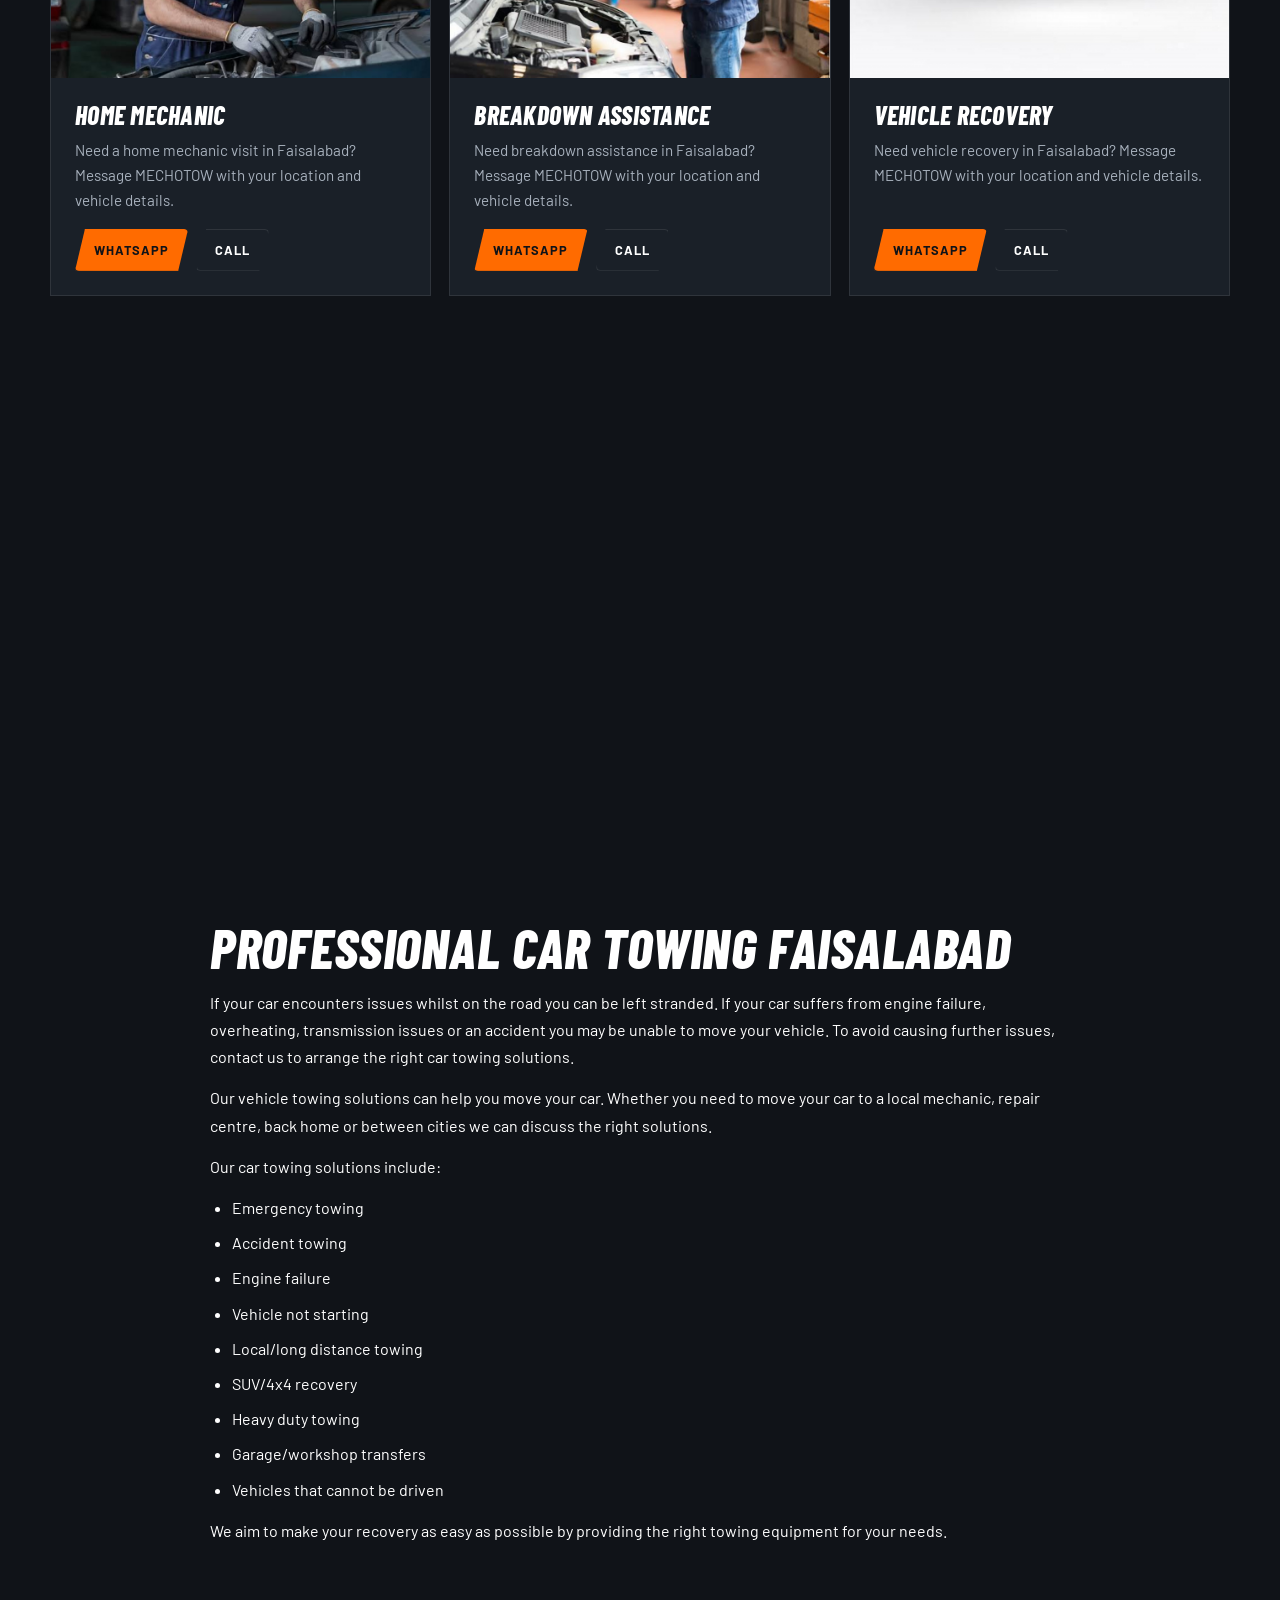
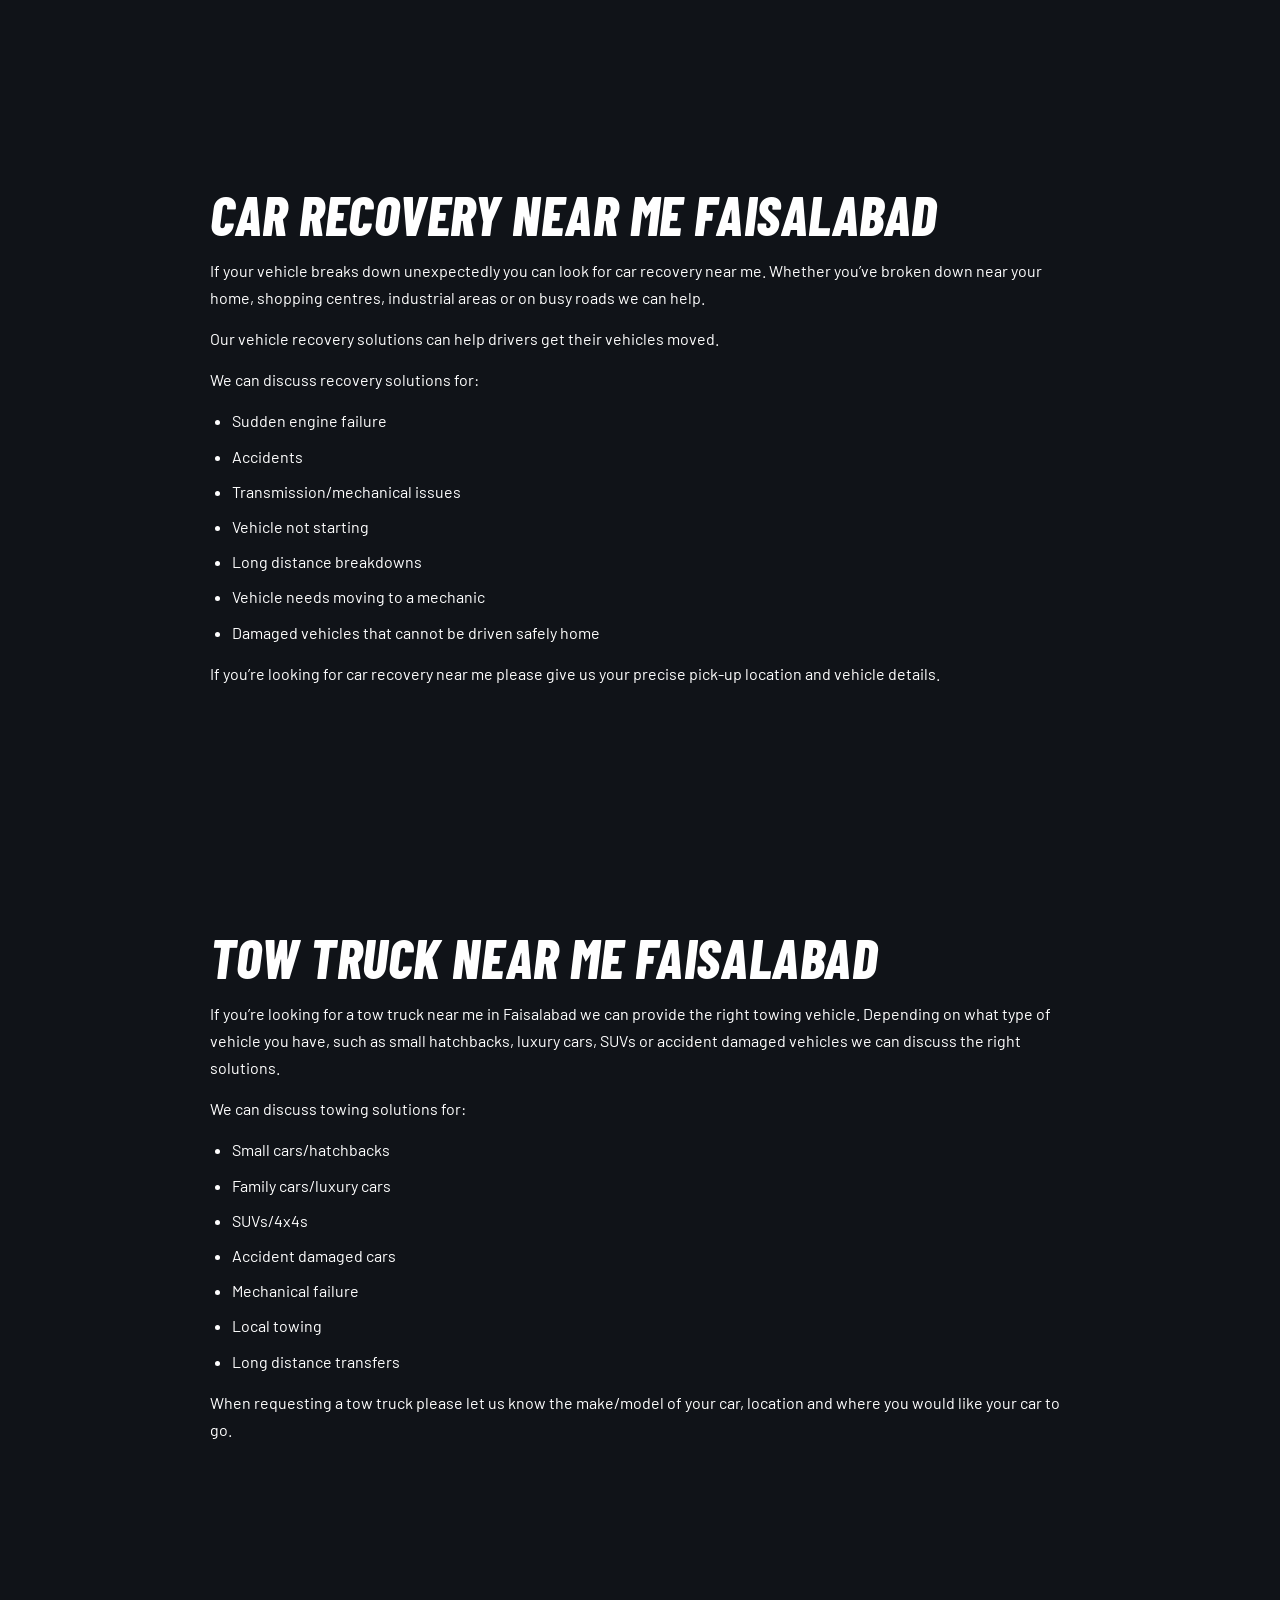
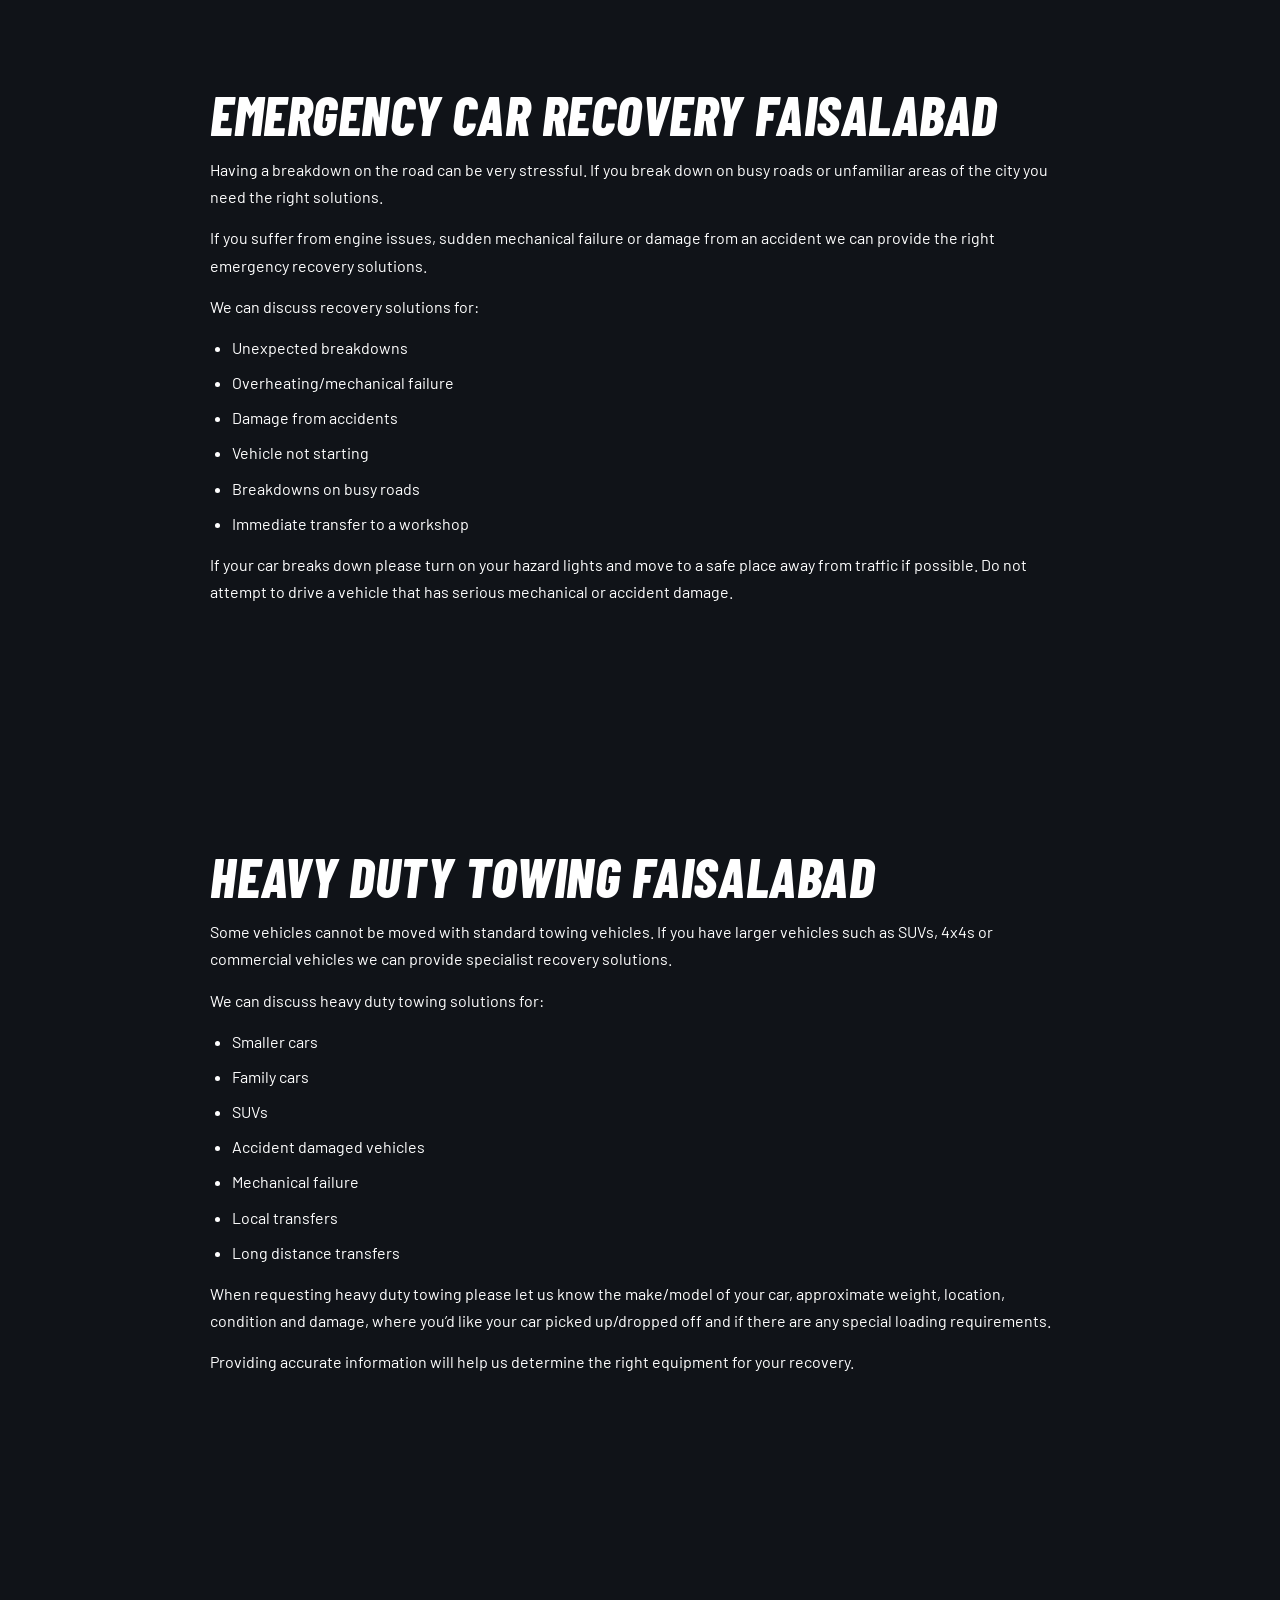
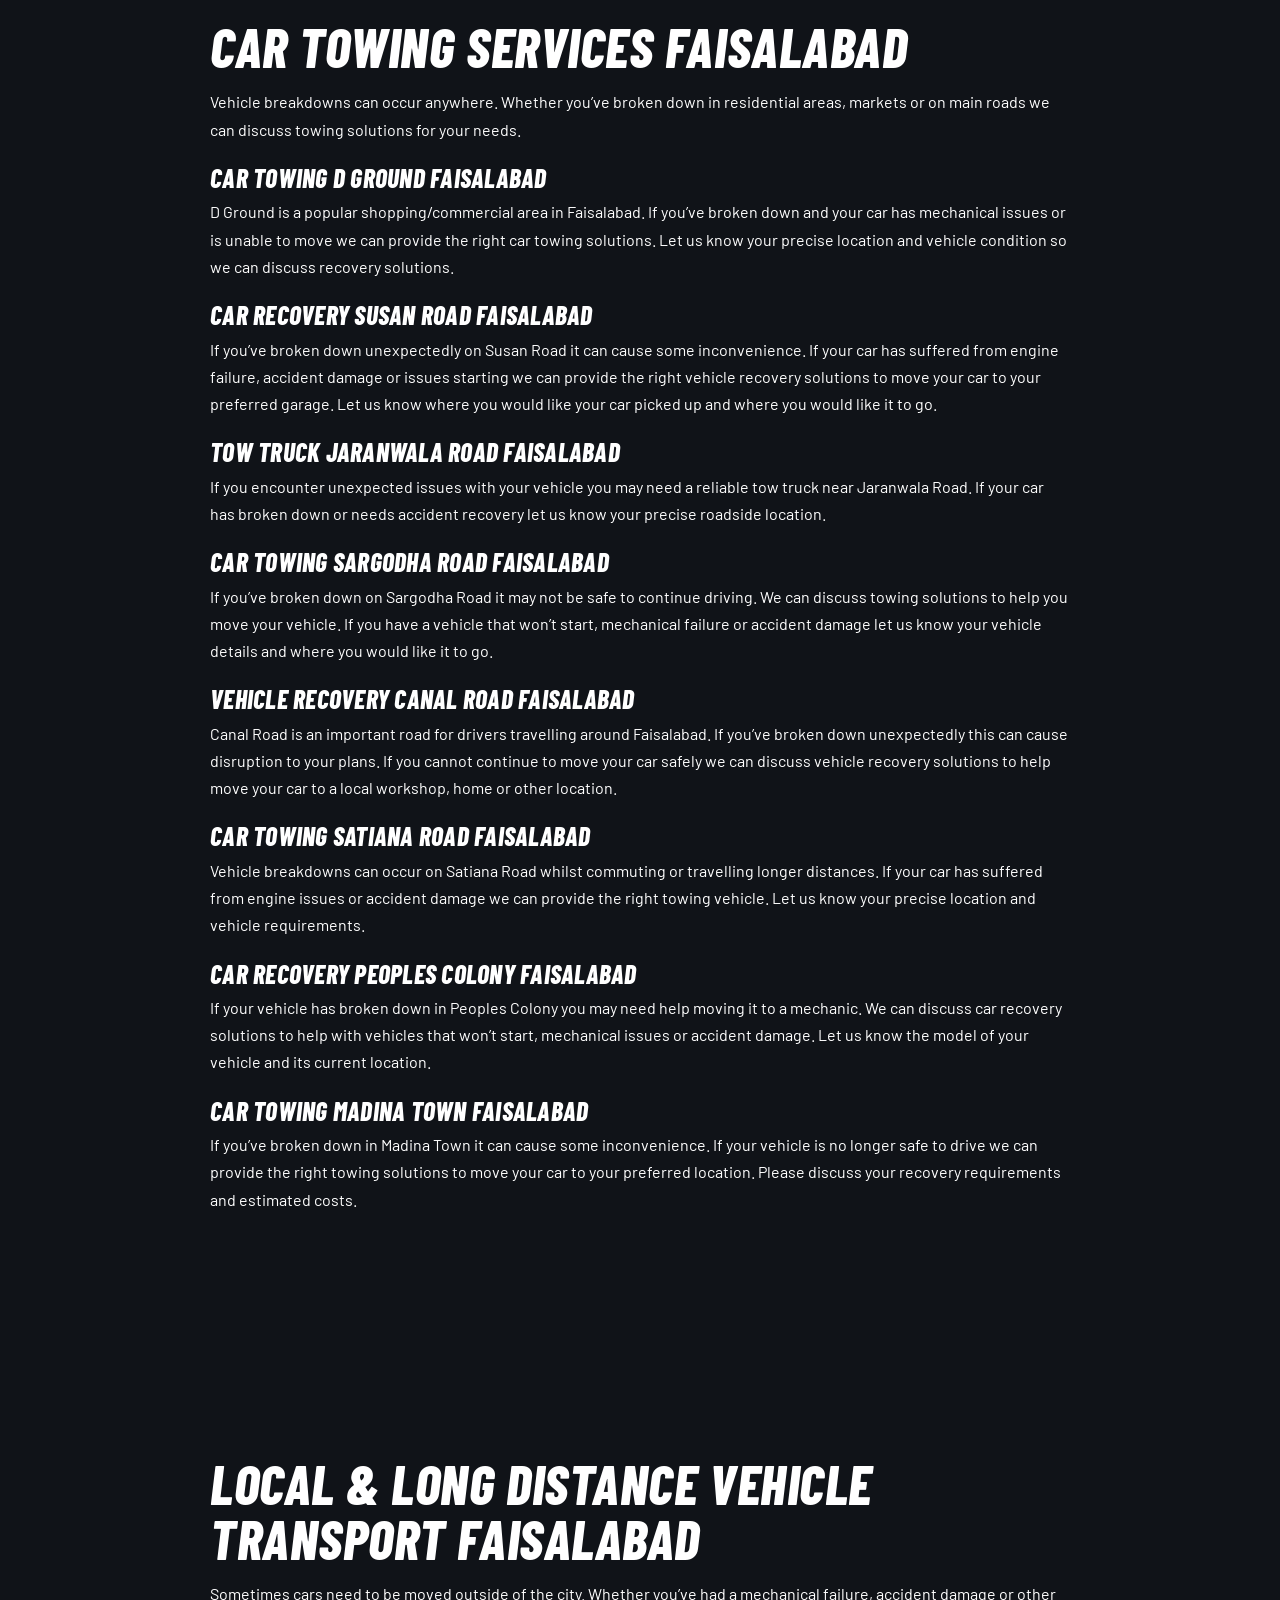
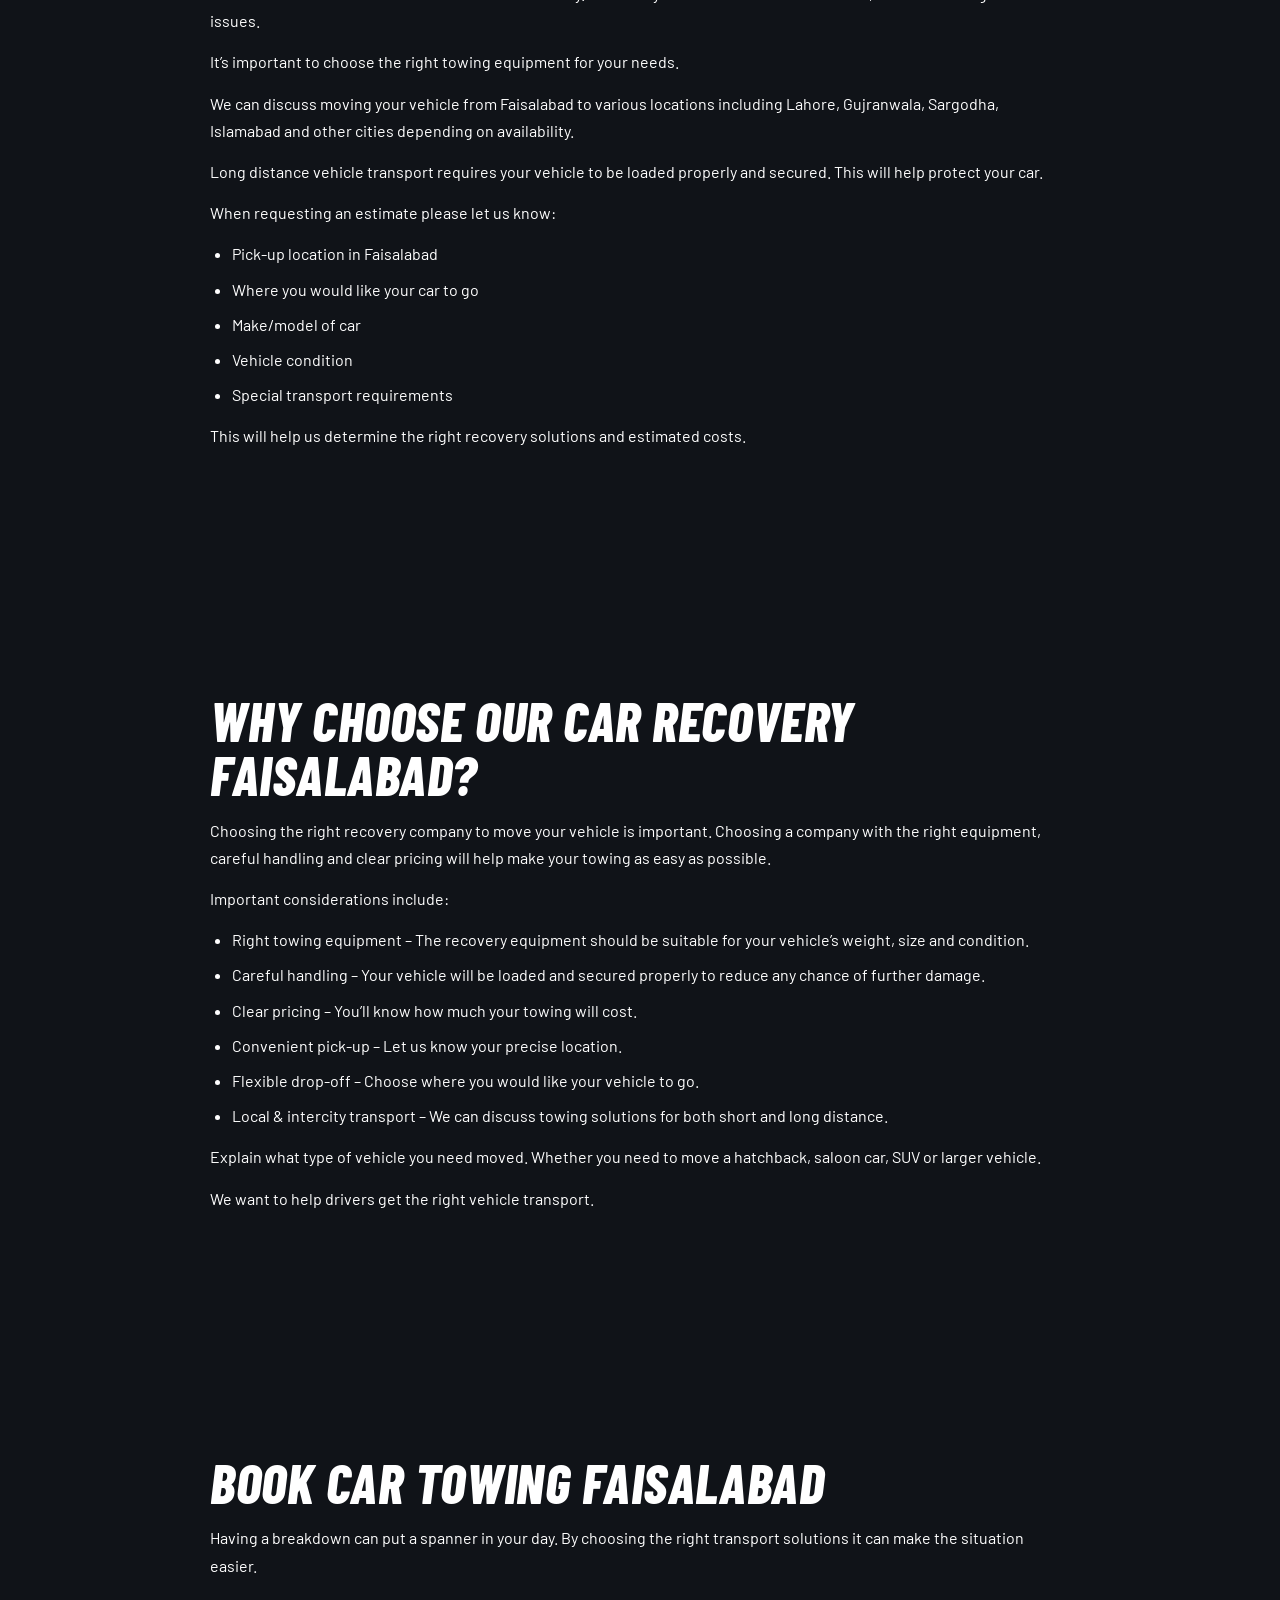
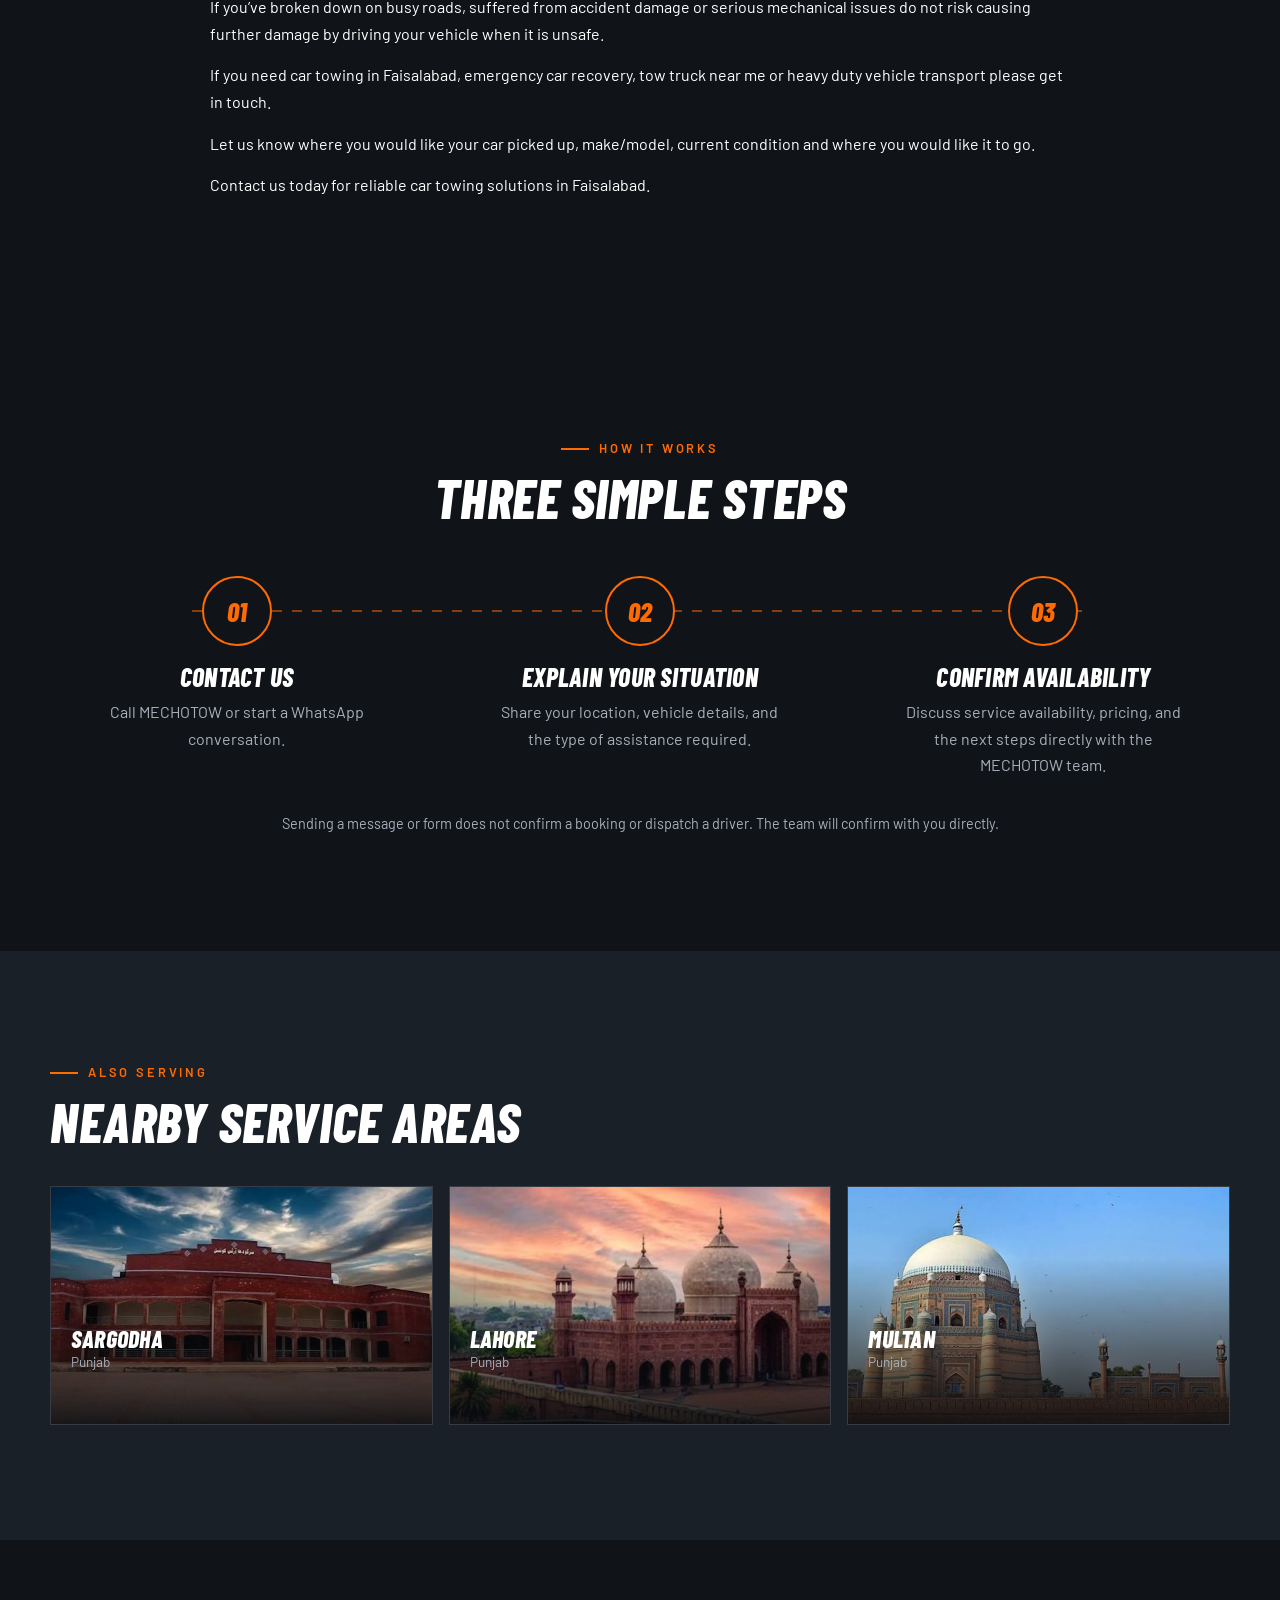
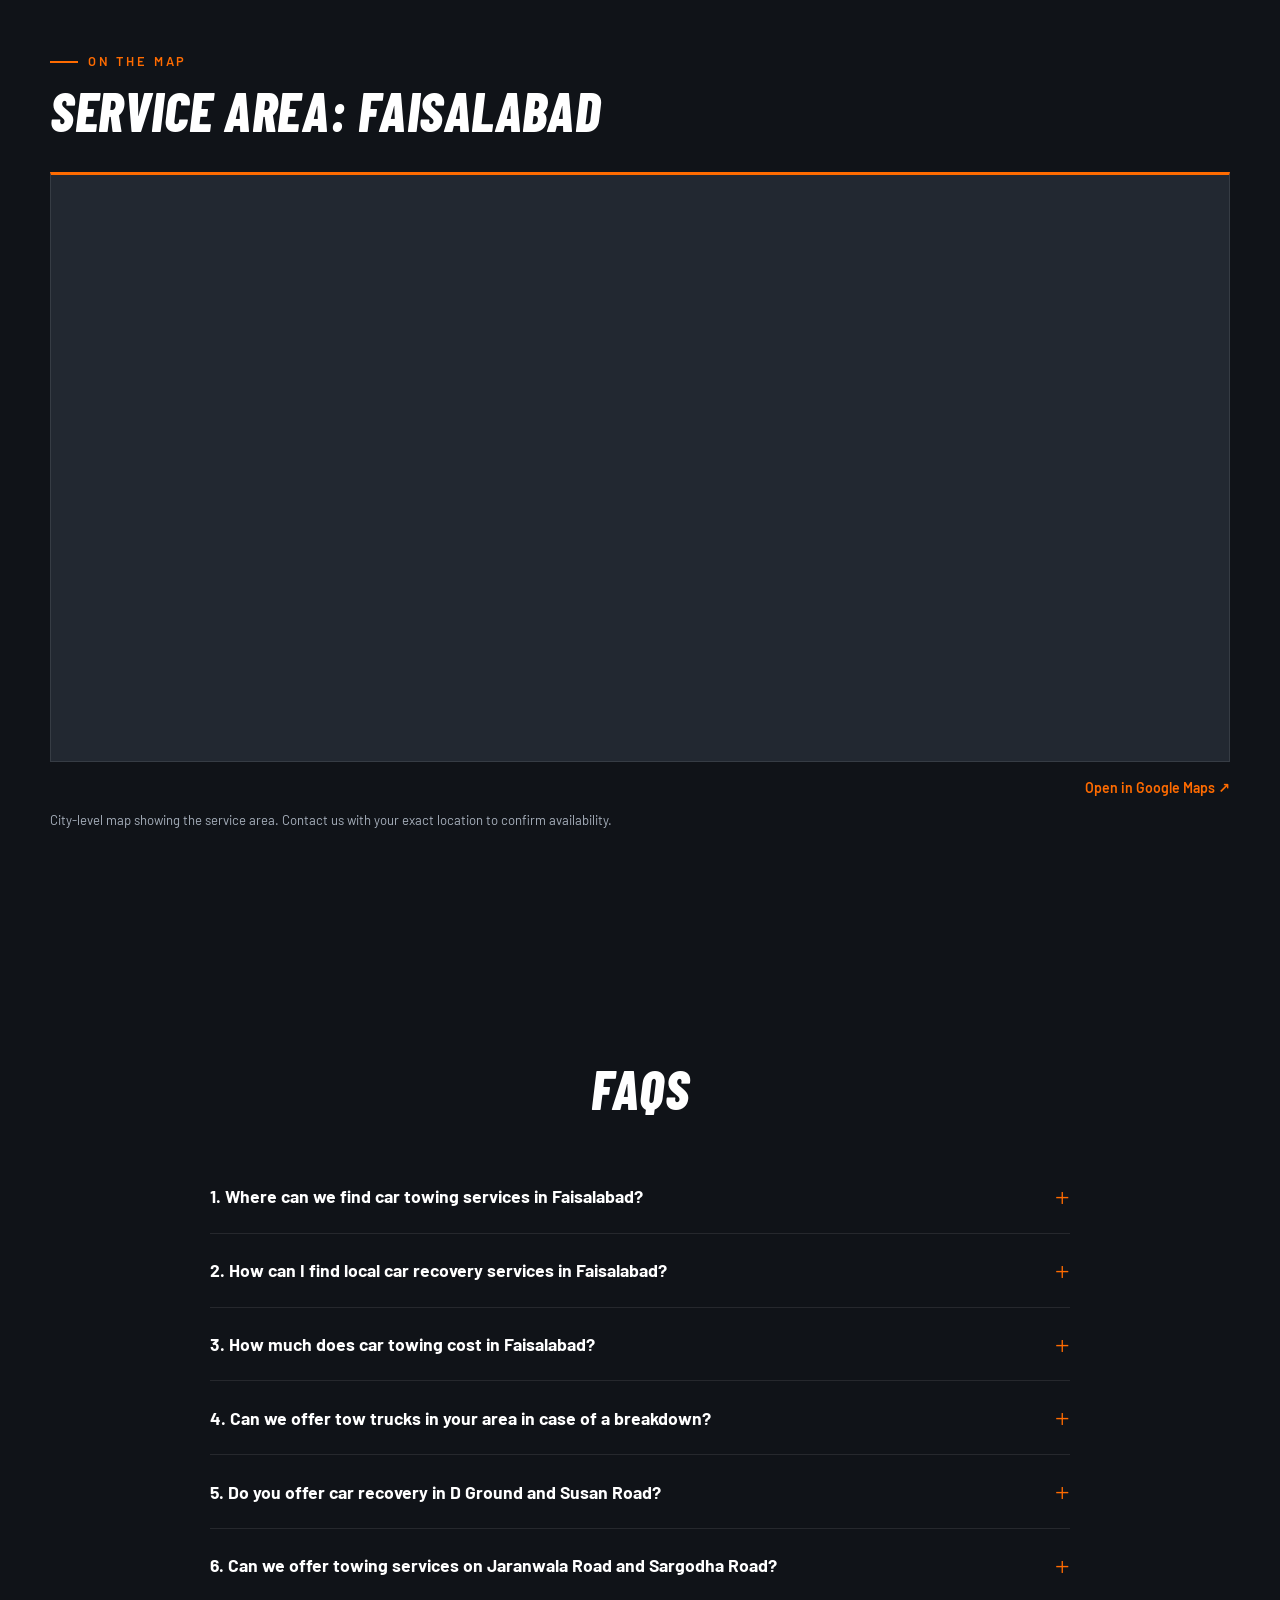
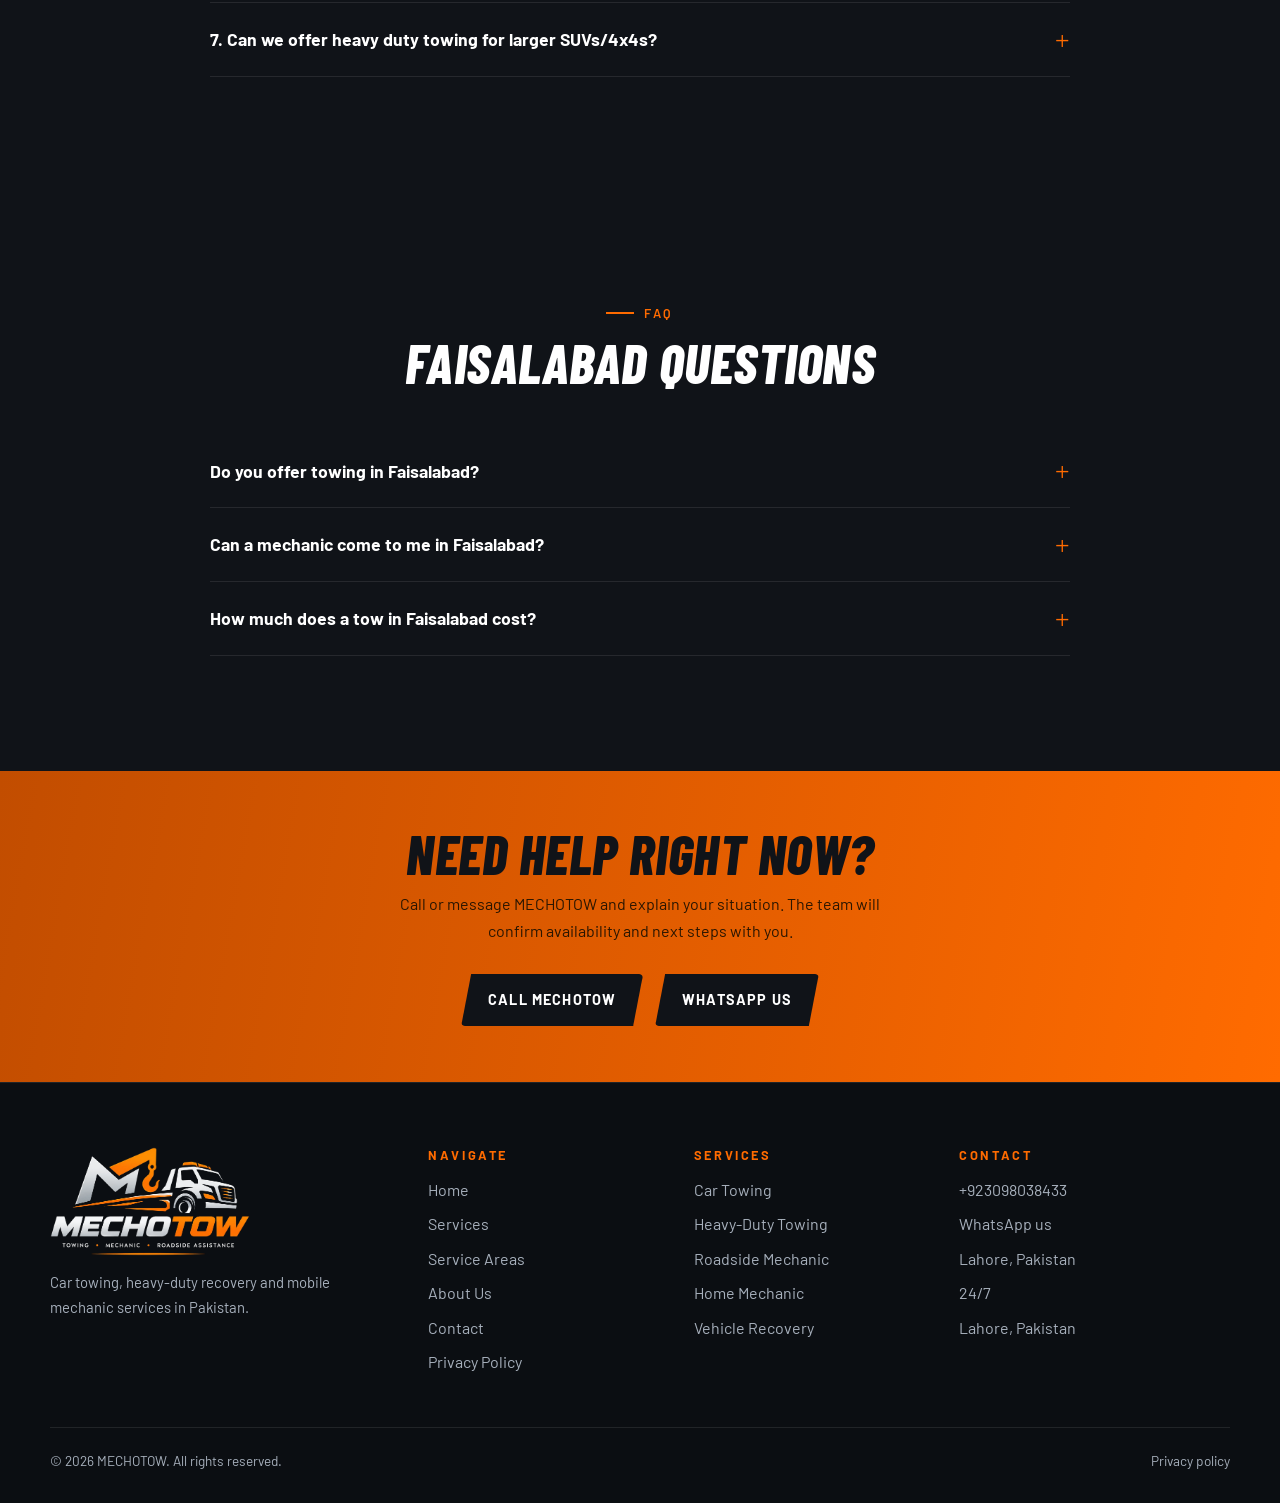
==== commit 00541970: "Revise SEO elements and service descriptions in faisalabad.html final Updated page title and meta de" ====
--- a/faisalabad.html
+++ b/faisalabad.html
@@ -1,31 +1,182 @@
 <!DOCTYPE html>
 <html lang="en"><head><meta charset="utf-8"><meta name="viewport" content="width=device-width, initial-scale=1, viewport-fit=cover">
-<title>Towing &amp; Mechanic Services in Faisalabad | MECHOTOW</title><meta name="description" content="MECHOTOW car towing, vehicle recovery and mobile mechanic services in Faisalabad, Punjab. Call or WhatsApp to confirm availability.">
-<meta property="og:title" content="Towing &amp; Mechanic Services in Faisalabad | MECHOTOW"><meta property="og:description" content="MECHOTOW car towing, vehicle recovery and mobile mechanic services in Faisalabad, Punjab. Call or WhatsApp to confirm availability."><meta property="og:type" content="website"><meta property="og:image" content="assets/img/cities/faisalabad.jpg">
+<title>Car Towing in Faisalabad – 24/7 Recovery &amp; Tow Truck Service</title><meta name="description" content="Need car towing in Faisalabad? Get help with vehicle breakdowns, accident recovery, emergency towing and heavy-duty transport. Contact us today!">
+<meta property="og:title" content="Car Towing in Faisalabad – 24/7 Recovery &amp; Tow Truck Service"><meta property="og:description" content="Need car towing in Faisalabad? Get help with vehicle breakdowns, accident recovery, emergency towing and heavy-duty transport. Contact us today!"><meta property="og:type" content="website"><meta property="og:image" content="assets/img/cities/faisalabad.jpg">
 <meta name="theme-color" content="#101318"><link rel="icon" href="assets/img/favicon.png">
 <link rel="preconnect" href="https://fonts.googleapis.com"><link rel="preconnect" href="https://fonts.gstatic.com" crossorigin>
 <link href="https://fonts.googleapis.com/css2?family=Barlow+Condensed:ital,wght@1,700;1,800&family=Barlow:wght@400;500;600&display=swap" rel="stylesheet">
 <link rel="stylesheet" href="css/style.css">
+<style>.seo{max-width:860px}.seo h2{margin-bottom:14px}.seo h3{margin:22px 0 8px}.seo p{margin:0 0 14px;line-height:1.7}.seo ul,.seo ol{margin:0 0 14px;padding-left:22px;line-height:1.7}.seo li{margin-bottom:8px}</style>
 <script type="application/ld+json" id="ld">{"@context":"https://schema.org","@type":"AutoTowing","name":"MECHOTOW","areaServed":{"@type":"City","name":"Faisalabad"},"description":"Car towing, heavy-duty recovery, roadside mechanic and home mechanic services in Pakistan.","image":"assets/img/og-image.jpg"}</script>
 </head><body><header id="hd"><div class="wrap nav"><a class="brand" href="index.html" aria-label="MECHOTOW home"><img src="assets/img/logo-mark.webp" alt="" width="72" height="40"><b>MECHO<i>TOW</i></b></a>
 <button class="burger" id="bg" aria-label="Menu" aria-expanded="false" aria-controls="lk"><i></i><i></i><i></i></button>
 <nav class="links" id="lk" aria-label="Main"><a href="index.html">Home</a><a href="services.html">Services</a><div class="dd"><button class="ddb" id="ddbtn" type="button" aria-expanded="false" aria-controls="ddm">Service Areas <svg viewBox="0 0 24 24" width="16" height="16" fill="none" stroke="currentColor" stroke-width="2.4"><path d="M6 9l6 6 6-6"/></svg></button><div class="ddm" id="ddm"><a href="service-areas.html" class="all">All service areas →</a><a href="lahore.html">Lahore</a><a href="islamabad.html">Islamabad</a><a href="rawalpindi.html">Rawalpindi</a><a href="faisalabad.html">Faisalabad</a><a href="multan.html">Multan</a><a href="gujranwala.html">Gujranwala</a><a href="sialkot.html">Sialkot</a><a href="sargodha.html">Sargodha</a><a href="bahawalpur.html">Bahawalpur</a></div></div><a href="about.html">About Us</a><a href="contact.html">Contact</a><a class="btn p sm" data-wa="tow" href="contact.html">Emergency Help</a></nav></div></header><main><section class="chero"><img class="bgi" src="assets/img/cities/faisalabad.jpg" alt="Faisalabad, Pakistan" fetchpriority="high"><div class="wrap"><div class="crumb"><a href="index.html">Home</a> / <a href="service-areas.html">Service Areas</a> / Faisalabad</div>
-<h1><span class="line"><span>Towing &amp; Mechanic in <em style="color:var(--o);font-style:inherit">Faisalabad</em></span></span></h1><p class="lead fade">Car towing, vehicle recovery and mobile mechanic help in Faisalabad, Punjab. Tell us where you are and what happened.</p>
+<h1><span class="line"><span>Car Towing <em style="color:var(--o);font-style:inherit">Faisalabad</em></span></span></h1><p class="lead fade">If you find yourself in a situation where your car has broken down and you’re left stranded, you need reliable car towing in Faisalabad. Whether you’re driving along busy roads, through industrial areas or between cities you may encounter problems with your vehicle. If your car has become unsafe to drive, contact us for car towing solutions.</p>
 <div class="ctas fade"><a class="btn p" data-wa="tow" data-msg="Hello MECHOTOW, I need emergency car towing in Faisalabad." href="contact.html?service=tow">Get Help in Faisalabad</a><a class="btn" data-call href="contact.html">Call MECHOTOW</a></div>
 <div class="chips fade"><span>Towing</span><span>Mechanic</span><span>Recovery</span></div></div></section>
+
 <section><div class="wrap"><div class="rv"><div class="eyebrow">Services in Faisalabad</div><h2>How we can help in Faisalabad</h2><p class="lead">Choose a service to open WhatsApp with your city already mentioned.</p></div><div class="ov"><article class="sv rv" style="--d:0.0s"><div class="im cut"><img src="assets/img/car-towing.webp" alt="Car Towing in Faisalabad" loading="lazy"></div><div class="sb"><h3>Car Towing</h3><p>Need car towing in Faisalabad? Message MECHOTOW with your location and vehicle details.</p><div class="sa"><a class="btn p sm" data-wa="tow" data-msg="Hello MECHOTOW, I need car towing in Faisalabad." href="contact.html?service=tow">WhatsApp</a><a class="btn sm" data-call href="contact.html">Call</a></div></div></article><article class="sv rv" style="--d:0.1s"><div class="im cut"><img src="assets/img/heavy-duty-towing.webp" alt="Heavy-Duty Towing in Faisalabad" loading="lazy"></div><div class="sb"><h3>Heavy-Duty Towing</h3><p>Need heavy-duty towing in Faisalabad? Message MECHOTOW with your location and vehicle details.</p><div class="sa"><a class="btn p sm" data-wa="heavy" data-msg="Hello MECHOTOW, I need heavy-duty towing in Faisalabad." href="contact.html?service=heavy">WhatsApp</a><a class="btn sm" data-call href="contact.html">Call</a></div></div></article><article class="sv rv" style="--d:0.2s"><div class="im"><img src="assets/img/roadside-mechanic.jpg" alt="Roadside Mechanic in Faisalabad" loading="lazy"></div><div class="sb"><h3>Roadside Mechanic</h3><p>Need roadside mechanic assistance in Faisalabad? Message MECHOTOW with your location and vehicle details.</p><div class="sa"><a class="btn p sm" data-wa="road" data-msg="Hello MECHOTOW, I need roadside mechanic assistance in Faisalabad." href="contact.html?service=road">WhatsApp</a><a class="btn sm" data-call href="contact.html">Call</a></div></div></article><article class="sv rv" style="--d:0.0s"><div class="im"><img src="assets/img/home-mechanic.jpg" alt="Home Mechanic in Faisalabad" loading="lazy"></div><div class="sb"><h3>Home Mechanic</h3><p>Need a home mechanic visit in Faisalabad? Message MECHOTOW with your location and vehicle details.</p><div class="sa"><a class="btn p sm" data-wa="home" data-msg="Hello MECHOTOW, I need a home mechanic visit in Faisalabad." href="contact.html?service=home">WhatsApp</a><a class="btn sm" data-call href="contact.html">Call</a></div></div></article><article class="sv rv" style="--d:0.1s"><div class="im"><img src="assets/img/breakdown-inspection.jpg" alt="Breakdown Assistance in Faisalabad" loading="lazy"></div><div class="sb"><h3>Breakdown Assistance</h3><p>Need breakdown assistance in Faisalabad? Message MECHOTOW with your location and vehicle details.</p><div class="sa"><a class="btn p sm" data-wa="breakdown" data-msg="Hello MECHOTOW, I need breakdown assistance in Faisalabad." href="contact.html?service=breakdown">WhatsApp</a><a class="btn sm" data-call href="contact.html">Call</a></div></div></article><article class="sv rv" style="--d:0.2s"><div class="im"><img src="assets/img/vehicle-recovery.jpg" alt="Vehicle Recovery in Faisalabad" loading="lazy"></div><div class="sb"><h3>Vehicle Recovery</h3><p>Need vehicle recovery in Faisalabad? Message MECHOTOW with your location and vehicle details.</p><div class="sa"><a class="btn p sm" data-wa="recovery" data-msg="Hello MECHOTOW, I need vehicle recovery in Faisalabad." href="contact.html?service=recovery">WhatsApp</a><a class="btn sm" data-call href="contact.html">Call</a></div></div></article></div></div></section>
+
+<section><div class="wrap seo rv"><p>Our car towing solutions will help drivers get their vehicles safely moved. We can offer solutions for any type of car including small hatchbacks, family cars, SUVs and more. We can discuss towing solutions based on the condition of your vehicle.</p>
+<p>If you need emergency recovery solutions, a tow truck for an accident or your car has broken down on the road we can help. Simply give us your location.</p></div></section>
+
+<section><div class="wrap seo rv"><h2>Professional Car Towing Faisalabad</h2>
+<p>If your car encounters issues whilst on the road you can be left stranded. If your car suffers from engine failure, overheating, transmission issues or an accident you may be unable to move your vehicle. To avoid causing further issues, contact us to arrange the right car towing solutions.</p>
+<p>Our vehicle towing solutions can help you move your car. Whether you need to move your car to a local mechanic, repair centre, back home or between cities we can discuss the right solutions.</p>
+<p>Our car towing solutions include:</p>
+<ul>
+<li>Emergency towing</li>
+<li>Accident towing</li>
+<li>Engine failure</li>
+<li>Vehicle not starting</li>
+<li>Local/long distance towing</li>
+<li>SUV/4x4 recovery</li>
+<li>Heavy duty towing</li>
+<li>Garage/workshop transfers</li>
+<li>Vehicles that cannot be driven</li>
+</ul>
+<p>We aim to make your recovery as easy as possible by providing the right towing equipment for your needs.</p></div></section>
+
+<section><div class="wrap seo rv"><h2>Car Recovery Near Me Faisalabad</h2>
+<p>If your vehicle breaks down unexpectedly you can look for car recovery near me. Whether you’ve broken down near your home, shopping centres, industrial areas or on busy roads we can help.</p>
+<p>Our vehicle recovery solutions can help drivers get their vehicles moved.</p>
+<p>We can discuss recovery solutions for:</p>
+<ul>
+<li>Sudden engine failure</li>
+<li>Accidents</li>
+<li>Transmission/mechanical issues</li>
+<li>Vehicle not starting</li>
+<li>Long distance breakdowns</li>
+<li>Vehicle needs moving to a mechanic</li>
+<li>Damaged vehicles that cannot be driven safely home</li>
+</ul>
+<p>If you’re looking for car recovery near me please give us your precise pick-up location and vehicle details.</p></div></section>
+
+<section><div class="wrap seo rv"><h2>Tow Truck Near Me Faisalabad</h2>
+<p>If you’re looking for a tow truck near me in Faisalabad we can provide the right towing vehicle. Depending on what type of vehicle you have, such as small hatchbacks, luxury cars, SUVs or accident damaged vehicles we can discuss the right solutions.</p>
+<p>We can discuss towing solutions for:</p>
+<ul>
+<li>Small cars/hatchbacks</li>
+<li>Family cars/luxury cars</li>
+<li>SUVs/4x4s</li>
+<li>Accident damaged cars</li>
+<li>Mechanical failure</li>
+<li>Local towing</li>
+<li>Long distance transfers</li>
+</ul>
+<p>When requesting a tow truck please let us know the make/model of your car, location and where you would like your car to go.</p></div></section>
+
+<section><div class="wrap seo rv"><h2>Emergency Car Recovery Faisalabad</h2>
+<p>Having a breakdown on the road can be very stressful. If you break down on busy roads or unfamiliar areas of the city you need the right solutions.</p>
+<p>If you suffer from engine issues, sudden mechanical failure or damage from an accident we can provide the right emergency recovery solutions.</p>
+<p>We can discuss recovery solutions for:</p>
+<ul>
+<li>Unexpected breakdowns</li>
+<li>Overheating/mechanical failure</li>
+<li>Damage from accidents</li>
+<li>Vehicle not starting</li>
+<li>Breakdowns on busy roads</li>
+<li>Immediate transfer to a workshop</li>
+</ul>
+<p>If your car breaks down please turn on your hazard lights and move to a safe place away from traffic if possible. Do not attempt to drive a vehicle that has serious mechanical or accident damage.</p></div></section>
+
+<section><div class="wrap seo rv"><h2>Heavy Duty Towing Faisalabad</h2>
+<p>Some vehicles cannot be moved with standard towing vehicles. If you have larger vehicles such as SUVs, 4x4s or commercial vehicles we can provide specialist recovery solutions.</p>
+<p>We can discuss heavy duty towing solutions for:</p>
+<ul>
+<li>Smaller cars</li>
+<li>Family cars</li>
+<li>SUVs</li>
+<li>Accident damaged vehicles</li>
+<li>Mechanical failure</li>
+<li>Local transfers</li>
+<li>Long distance transfers</li>
+</ul>
+<p>When requesting heavy duty towing please let us know the make/model of your car, approximate weight, location, condition and damage, where you’d like your car picked up/dropped off and if there are any special loading requirements.</p>
+<p>Providing accurate information will help us determine the right equipment for your recovery.</p></div></section>
+
+<section><div class="wrap seo rv"><h2>Car Towing Services Faisalabad</h2>
+<p>Vehicle breakdowns can occur anywhere. Whether you’ve broken down in residential areas, markets or on main roads we can discuss towing solutions for your needs.</p>
+<h3>Car Towing D Ground Faisalabad</h3>
+<p>D Ground is a popular shopping/commercial area in Faisalabad. If you’ve broken down and your car has mechanical issues or is unable to move we can provide the right car towing solutions. Let us know your precise location and vehicle condition so we can discuss recovery solutions.</p>
+<h3>Car Recovery Susan Road Faisalabad</h3>
+<p>If you’ve broken down unexpectedly on Susan Road it can cause some inconvenience. If your car has suffered from engine failure, accident damage or issues starting we can provide the right vehicle recovery solutions to move your car to your preferred garage. Let us know where you would like your car picked up and where you would like it to go.</p>
+<h3>Tow Truck Jaranwala Road Faisalabad</h3>
+<p>If you encounter unexpected issues with your vehicle you may need a reliable tow truck near Jaranwala Road. If your car has broken down or needs accident recovery let us know your precise roadside location.</p>
+<h3>Car Towing Sargodha Road Faisalabad</h3>
+<p>If you’ve broken down on Sargodha Road it may not be safe to continue driving. We can discuss towing solutions to help you move your vehicle. If you have a vehicle that won’t start, mechanical failure or accident damage let us know your vehicle details and where you would like it to go.</p>
+<h3>Vehicle Recovery Canal Road Faisalabad</h3>
+<p>Canal Road is an important road for drivers travelling around Faisalabad. If you’ve broken down unexpectedly this can cause disruption to your plans. If you cannot continue to move your car safely we can discuss vehicle recovery solutions to help move your car to a local workshop, home or other location.</p>
+<h3>Car Towing Satiana Road Faisalabad</h3>
+<p>Vehicle breakdowns can occur on Satiana Road whilst commuting or travelling longer distances. If your car has suffered from engine issues or accident damage we can provide the right towing vehicle. Let us know your precise location and vehicle requirements.</p>
+<h3>Car Recovery Peoples Colony Faisalabad</h3>
+<p>If your vehicle has broken down in Peoples Colony you may need help moving it to a mechanic. We can discuss car recovery solutions to help with vehicles that won’t start, mechanical issues or accident damage. Let us know the model of your vehicle and its current location.</p>
+<h3>Car Towing Madina Town Faisalabad</h3>
+<p>If you’ve broken down in Madina Town it can cause some inconvenience. If your vehicle is no longer safe to drive we can provide the right towing solutions to move your car to your preferred location. Please discuss your recovery requirements and estimated costs.</p></div></section>
+
+<section><div class="wrap seo rv"><h2>Local &amp; Long Distance Vehicle Transport Faisalabad</h2>
+<p>Sometimes cars need to be moved outside of the city. Whether you’ve had a mechanical failure, accident damage or other issues.</p>
+<p>It’s important to choose the right towing equipment for your needs.</p>
+<p>We can discuss moving your vehicle from Faisalabad to various locations including Lahore, Gujranwala, Sargodha, Islamabad and other cities depending on availability.</p>
+<p>Long distance vehicle transport requires your vehicle to be loaded properly and secured. This will help protect your car.</p>
+<p>When requesting an estimate please let us know:</p>
+<ul>
+<li>Pick-up location in Faisalabad</li>
+<li>Where you would like your car to go</li>
+<li>Make/model of car</li>
+<li>Vehicle condition</li>
+<li>Special transport requirements</li>
+</ul>
+<p>This will help us determine the right recovery solutions and estimated costs.</p></div></section>
+
+<section><div class="wrap seo rv"><h2>Why Choose Our Car Recovery Faisalabad?</h2>
+<p>Choosing the right recovery company to move your vehicle is important. Choosing a company with the right equipment, careful handling and clear pricing will help make your towing as easy as possible.</p>
+<p>Important considerations include:</p>
+<ul>
+<li>Right towing equipment – The recovery equipment should be suitable for your vehicle’s weight, size and condition.</li>
+<li>Careful handling – Your vehicle will be loaded and secured properly to reduce any chance of further damage.</li>
+<li>Clear pricing – You’ll know how much your towing will cost.</li>
+<li>Convenient pick-up – Let us know your precise location.</li>
+<li>Flexible drop-off – Choose where you would like your vehicle to go.</li>
+<li>Local &amp; intercity transport – We can discuss towing solutions for both short and long distance.</li>
+</ul>
+<p>Explain what type of vehicle you need moved. Whether you need to move a hatchback, saloon car, SUV or larger vehicle.</p>
+<p>We want to help drivers get the right vehicle transport.</p></div></section>
+
+<section><div class="wrap seo rv"><h2>Book Car Towing Faisalabad</h2>
+<p>Having a breakdown can put a spanner in your day. By choosing the right transport solutions it can make the situation easier.</p>
+<p>If you’ve broken down on busy roads, suffered from accident damage or serious mechanical issues do not risk causing further damage by driving your vehicle when it is unsafe.</p>
+<p>If you need car towing in Faisalabad, emergency car recovery, tow truck near me or heavy duty vehicle transport please get in touch.</p>
+<p>Let us know where you would like your car picked up, make/model, current condition and where you would like it to go.</p>
+<p>Contact us today for reliable car towing solutions in Faisalabad.</p></div></section>
+
 <section><div class="wrap"><div class="rv" style="text-align:center"><div class="eyebrow" style="justify-content:center">How it works</div><h2>Three simple steps</h2></div><div class="st">
 <div class="step rv"><div class="n">01</div><h3>Contact Us</h3><p>Call MECHOTOW or start a WhatsApp conversation.</p></div>
 <div class="step rv" style="--d:.12s"><div class="n">02</div><h3>Explain Your Situation</h3><p>Share your location, vehicle details, and the type of assistance required.</p></div>
 <div class="step rv" style="--d:.24s"><div class="n">03</div><h3>Confirm Availability</h3><p>Discuss service availability, pricing, and the next steps directly with the MECHOTOW team.</p></div></div>
 <p class="note">Sending a message or form does not confirm a booking or dispatch a driver. The team will confirm with you directly.</p></div></section>
+
 <section class="band"><div class="wrap"><div class="rv"><div class="eyebrow">Also serving</div><h2>Nearby service areas</h2></div><div class="mini"><a class="cc rv" href="sargodha.html" aria-label="Sargodha service area"><img src="assets/img/cities/sargodha-sm.jpg" alt="Sargodha, Pakistan" loading="lazy"><div><h3>Sargodha</h3><span>Punjab</span><em>View services →</em></div></a><a class="cc rv" href="lahore.html" aria-label="Lahore service area"><img src="assets/img/cities/lahore-sm.jpg" alt="Lahore, Pakistan" loading="lazy"><div><h3>Lahore</h3><span>Punjab</span><em>View services →</em></div></a><a class="cc rv" href="multan.html" aria-label="Multan service area"><img src="assets/img/cities/multan-sm.jpg" alt="Multan, Pakistan" loading="lazy"><div><h3>Multan</h3><span>Punjab</span><em>View services →</em></div></a></div></div></section>
+
 <section><div class="wrap"><div class="rv"><div class="eyebrow">On the map</div><h2>Service area: Faisalabad</h2></div><div class="mapwrap rv" data-map="Faisalabad, Pakistan"><div class="mapbox"></div><div class="mapbar"><a href="#" target="_blank" rel="noopener">Open in Google Maps ↗</a></div><p class="mapnote">City-level map showing the service area. Contact us with your exact location to confirm availability.</p></div></div></section>
-<section><div class="wrap"><div class="rv" style="text-align:center"><div class="eyebrow" style="justify-content:center">FAQ</div><h2>Faisalabad questions</h2></div><div class="faq rv"><details><summary>Do you offer towing in Faisalabad?</summary><div class="ans"><div><p>MECHOTOW lists Faisalabad as a service area. Contact us with your exact location and vehicle details and the team will confirm availability.</p></div></div></details><details><summary>Can a mechanic come to me in Faisalabad?</summary><div class="ans"><div><p>Roadside and home mechanic visits are offered for suitable issues. Describe the problem and your location in Faisalabad and we will tell you what is possible.</p></div></div></details><details><summary>How much does a tow in Faisalabad cost?</summary><div class="ans"><div><p>Pricing depends on the service, distance and vehicle. We do not list fixed prices, so please contact MECHOTOW for a quote.</p></div></div></details></div></div></section><section class="cta"><div class="wrap rv"><h2>Need help right now?</h2><p>Call or message MECHOTOW and explain your situation. The team will confirm availability and next steps with you.</p><div class="ctas" style="justify-content:center"><a class="btn" data-call href="contact.html">Call MECHOTOW</a><a class="btn" data-wa="tow" href="contact.html">WhatsApp Us</a></div></div></section></main><footer><div class="wrap"><div class="fg">
+
+<section><div class="wrap"><div class="rv" style="text-align:center"><h2>FAQs</h2></div><div class="faq rv">
+<details><summary>1. Where can we find car towing services in Faisalabad?</summary><div class="ans"><div><p>We can offer a local car towing and recovery service. Just let us know where you are, what car you have and where you need it taken.</p></div></div></details>
+<details><summary>2. How can I find local car recovery services in Faisalabad?</summary><div class="ans"><div><p>We can help you find local car recovery services. We can give you an overview of the services available in your area. Let us know how far they can come, what equipment they have, how much they will charge and how long they will take.</p></div></div></details>
+<details><summary>3. How much does car towing cost in Faisalabad?</summary><div class="ans"><div><p>The cost of towing your car will depend on how far you need it going, what type of car you have, the condition of the car, what equipment is required and where you want it to go. Let us know where you want it collected from and where you want it delivered to so we can give you an approximate price.</p></div></div></details>
+<details><summary>4. Can we offer tow trucks in your area in case of a breakdown?</summary><div class="ans"><div><p>Yes we can. Let us know exactly where you are and why you cannot drive your car.</p></div></div></details>
+<details><summary>5. Do you offer car recovery in D Ground and Susan Road?</summary><div class="ans"><div><p>Yes we can. Let us know the condition of your car and exactly where you want it collected from.</p></div></div></details>
+<details><summary>6. Can we offer towing services on Jaranwala Road and Sargodha Road?</summary><div class="ans"><div><p>Yes we can. Let us know where you want it collected from so we can discuss the best recovery option for you.</p></div></div></details>
+<details><summary>7. Can we offer heavy duty towing for larger SUVs/4x4s?</summary><div class="ans"><div><p>We may be able to offer heavy duty towing for larger SUVs and 4x4s. The right recovery equipment will depend on the weight, size and condition of your vehicle.</p></div></div></details>
+</div></div></section>
+
+<section><div class="wrap"><div class="rv" style="text-align:center"><div class="eyebrow" style="justify-content:center">FAQ</div><h2>Faisalabad questions</h2></div><div class="faq rv"><details><summary>Do you offer towing in Faisalabad?</summary><div class="ans"><div><p>MECHOTOW lists Faisalabad as a service area. Contact us with your exact location and vehicle details and the team will confirm availability.</p></div></div></details><details><summary>Can a mechanic come to me in Faisalabad?</summary><div class="ans"><div><p>Roadside and home mechanic visits are offered for suitable issues. Describe the problem and your location in Faisalabad and we will tell you what is possible.</p></div></div></details><details><summary>How much does a tow in Faisalabad cost?</summary><div class="ans"><div><p>Pricing depends on the service, distance and vehicle. We do not list fixed prices, so please contact MECHOTOW for a quote.</p></div></div></details></div></div></section>
+
+<section class="cta"><div class="wrap rv"><h2>Need help right now?</h2><p>Call or message MECHOTOW and explain your situation. The team will confirm availability and next steps with you.</p><div class="ctas" style="justify-content:center"><a class="btn" data-call href="contact.html">Call MECHOTOW</a><a class="btn" data-wa="tow" href="contact.html">WhatsApp Us</a></div></div></section></main><footer><div class="wrap"><div class="fg">
 <div><img src="assets/img/logo.webp" alt="MECHOTOW logo" width="200" height="107" loading="lazy"><p>Car towing, heavy-duty recovery and mobile mechanic services in Pakistan.</p></div>
 <div><h4>Navigate</h4><ul><li><a href="index.html">Home</a></li><li><a href="services.html">Services</a></li><li><a href="service-areas.html">Service Areas</a></li><li><a href="about.html">About Us</a></li><li><a href="contact.html">Contact</a></li><li><a href="privacy.html">Privacy Policy</a></li></ul></div>
 <div><h4>Services</h4><ul><li><a href="services.html#car-towing">Car Towing</a></li><li><a href="services.html#heavy-duty">Heavy-Duty Towing</a></li><li><a href="services.html#roadside">Roadside Mechanic</a></li><li><a href="services.html#home">Home Mechanic</a></li><li><a href="services.html#recovery">Vehicle Recovery</a></li></ul></div>
 <div><h4>Contact</h4><ul><li><a data-call data-phone href="contact.html">Phone</a></li><li><a data-wa="tow" href="contact.html">WhatsApp us</a></li><li data-area></li><li data-hours></li><li data-addr></li><li id="soc"></li></ul></div>
 </div><div class="fb"><span>© <span data-yr></span> MECHOTOW. All rights reserved.</span><a href="privacy.html">Privacy policy</a></div></div></footer>
 <nav class="mb" aria-label="Quick contact"><a data-call href="contact.html">Call</a><a class="w" data-wa="tow" href="contact.html">WhatsApp</a></nav><div class="toast" id="ts" role="status" aria-live="polite"></div>
-<script src="js/config.js"></script><script src="js/main.js"></script></body></html>+<script src="js/config.js"></script><script src="js/main.js"></script></body></html>
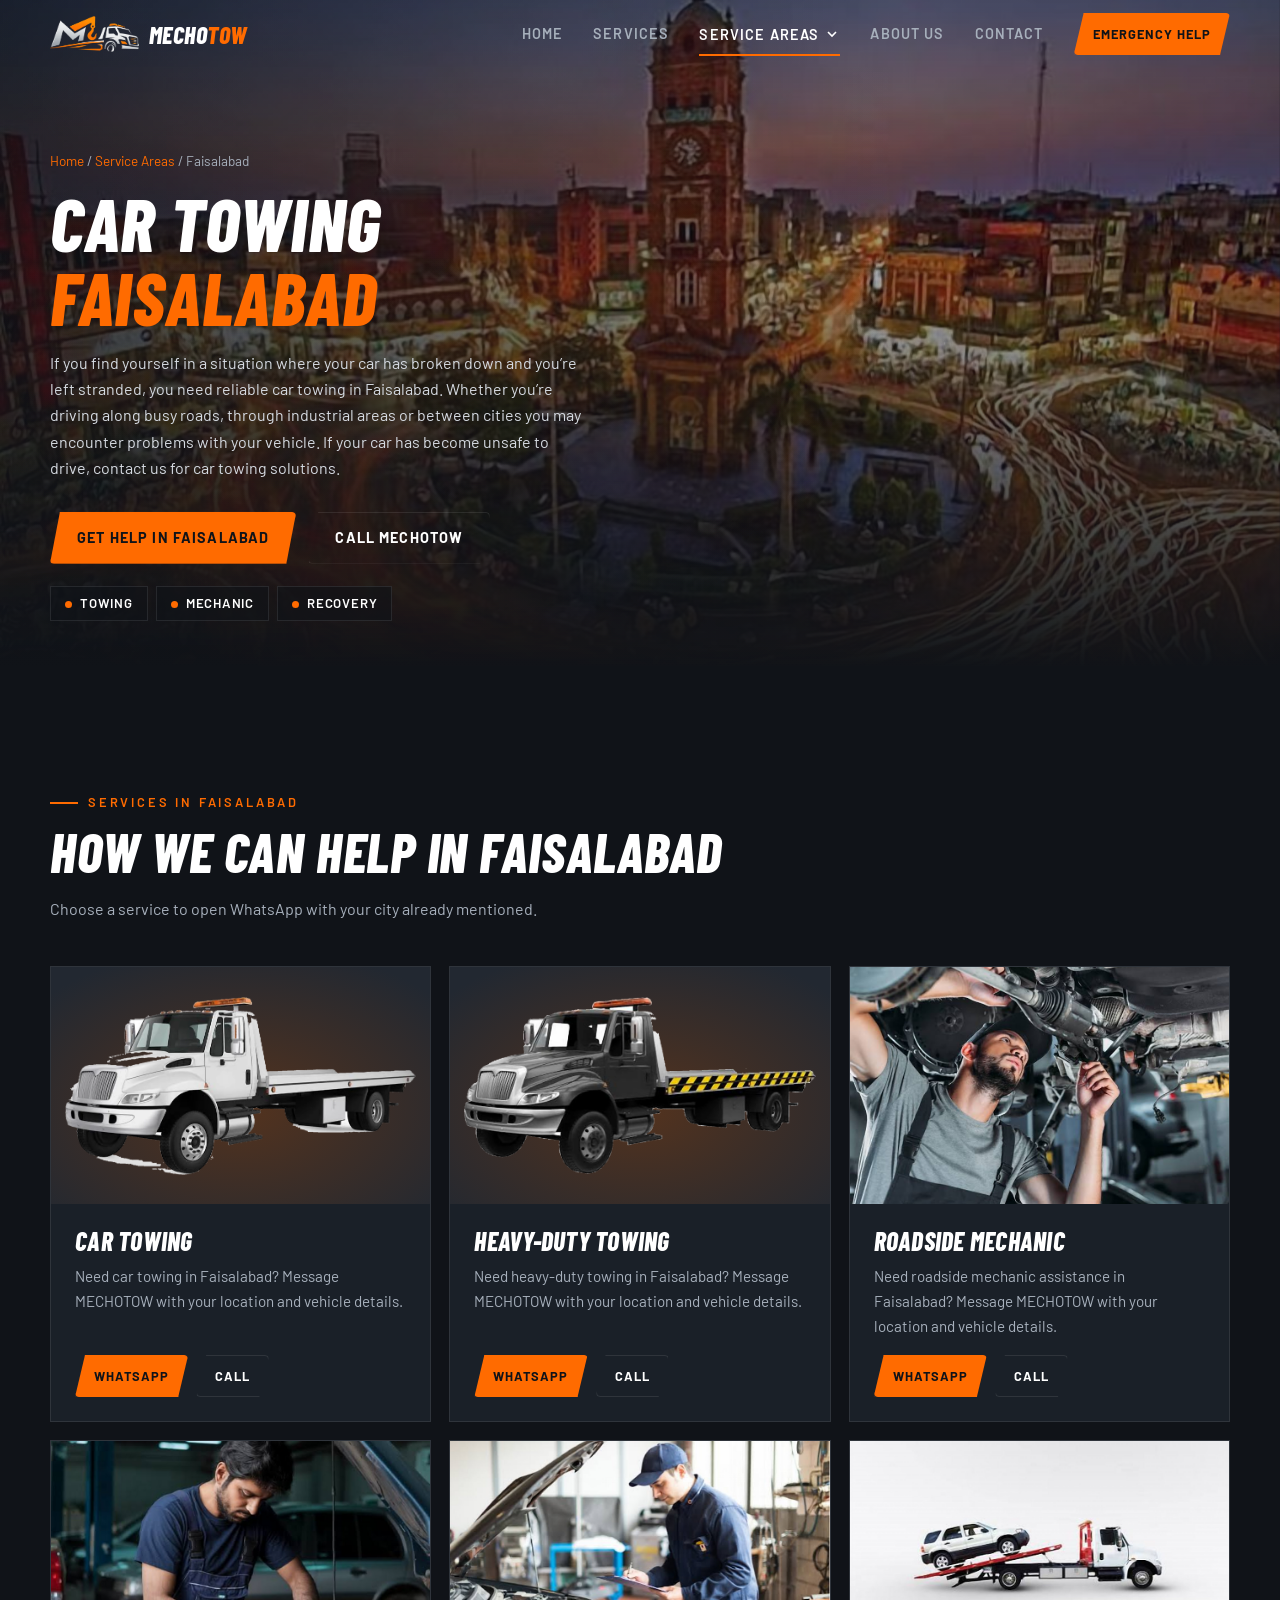
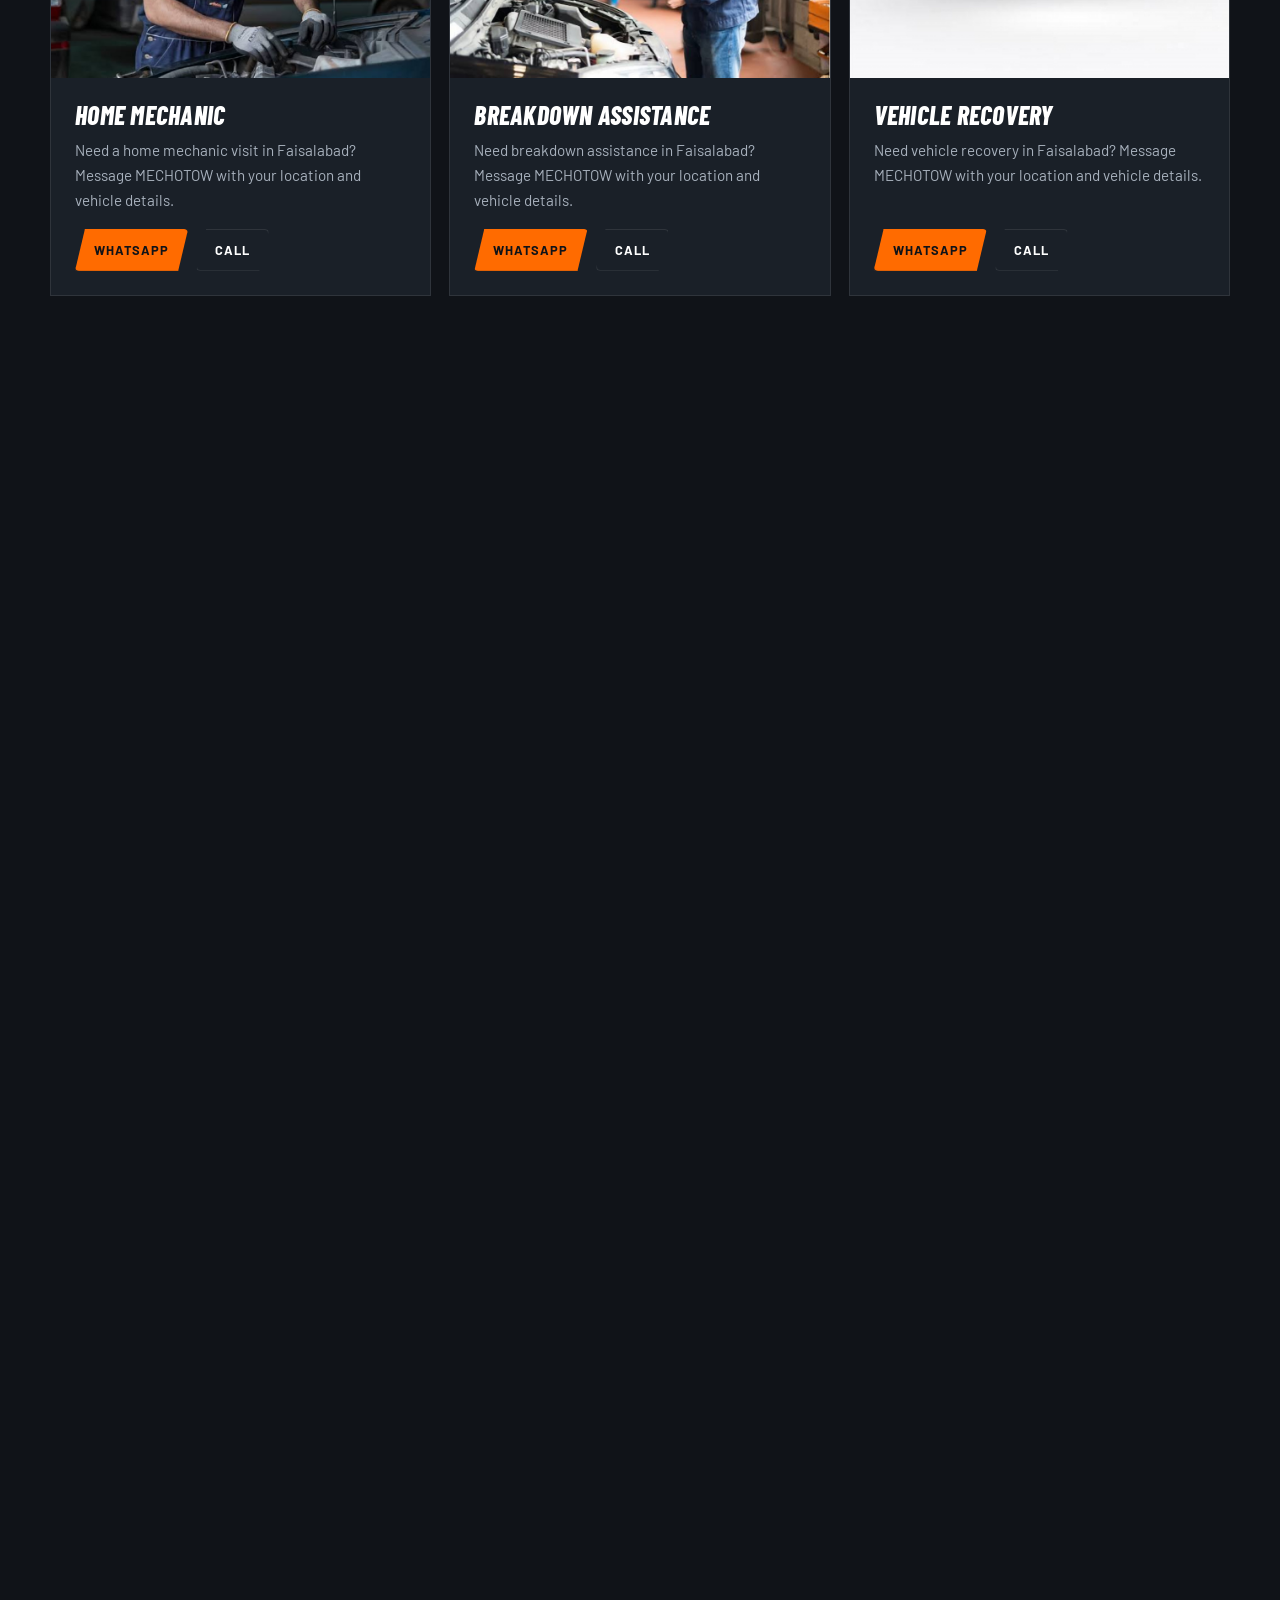
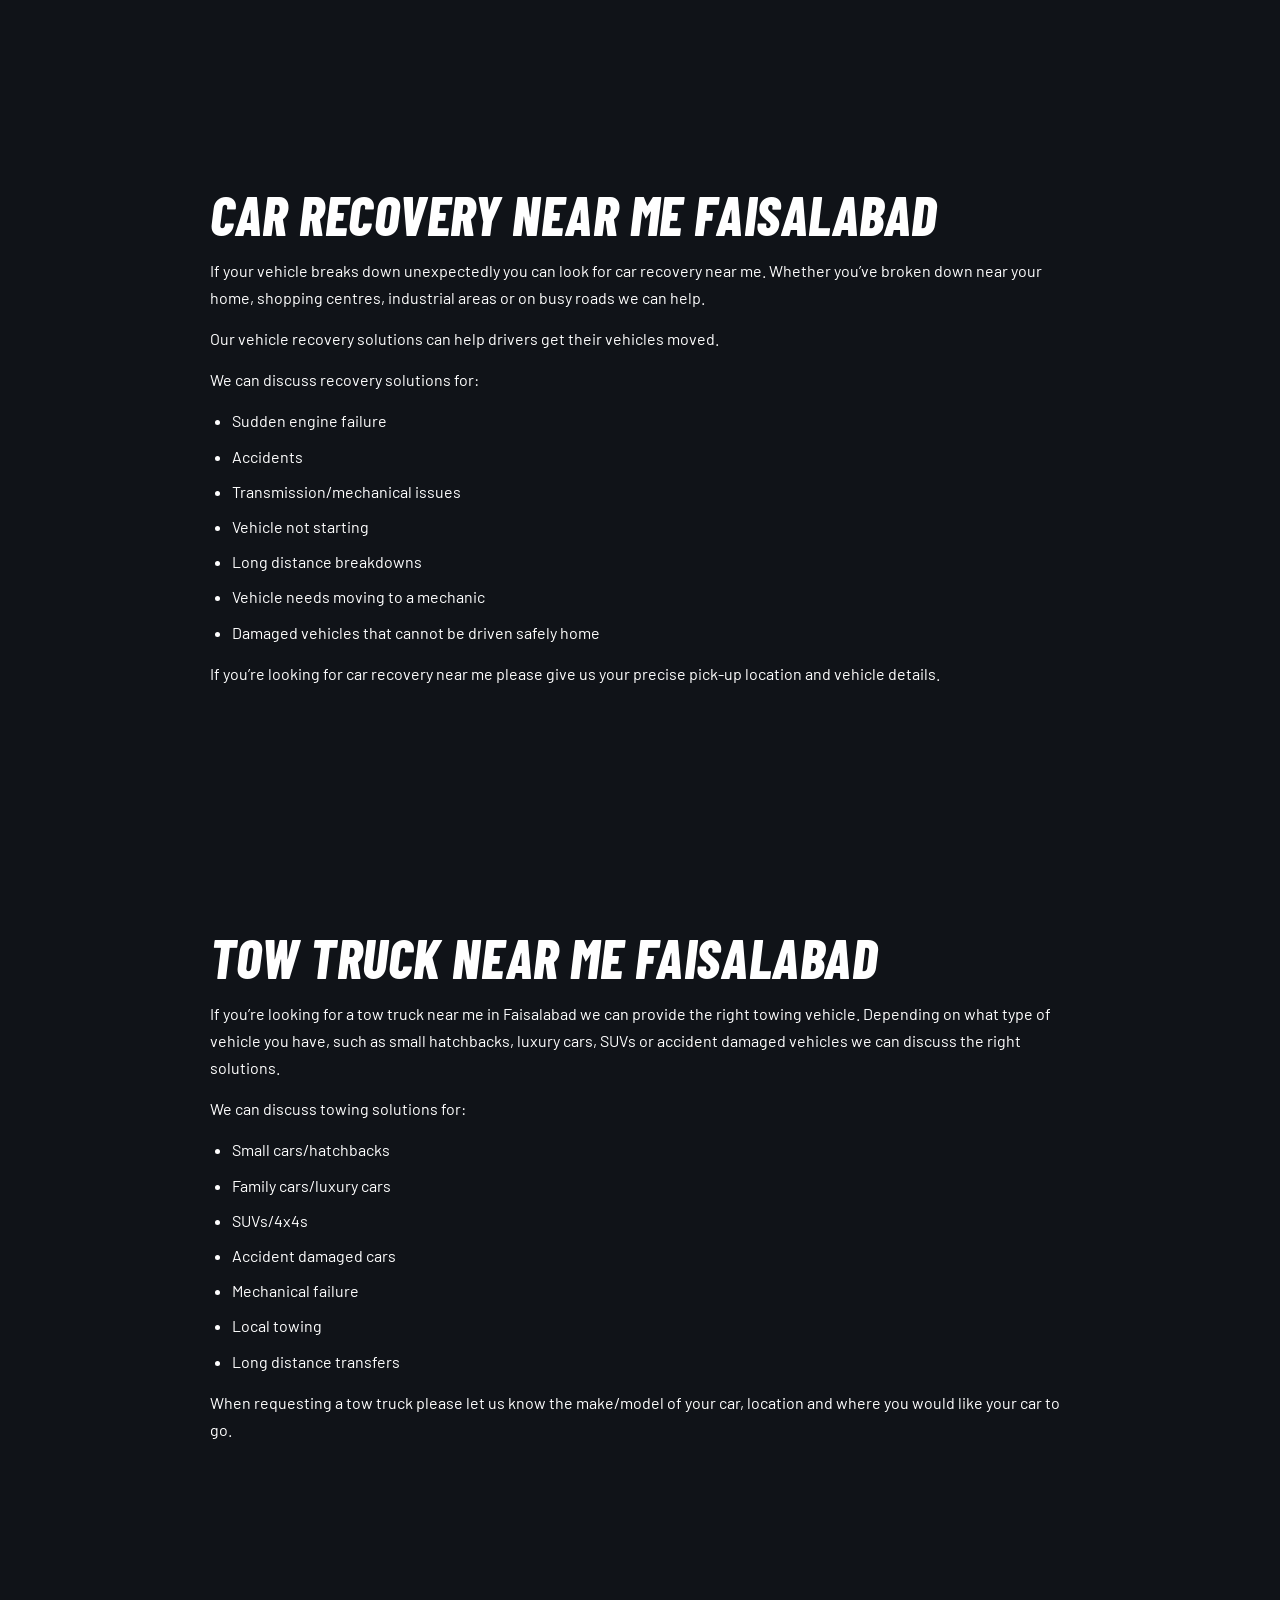
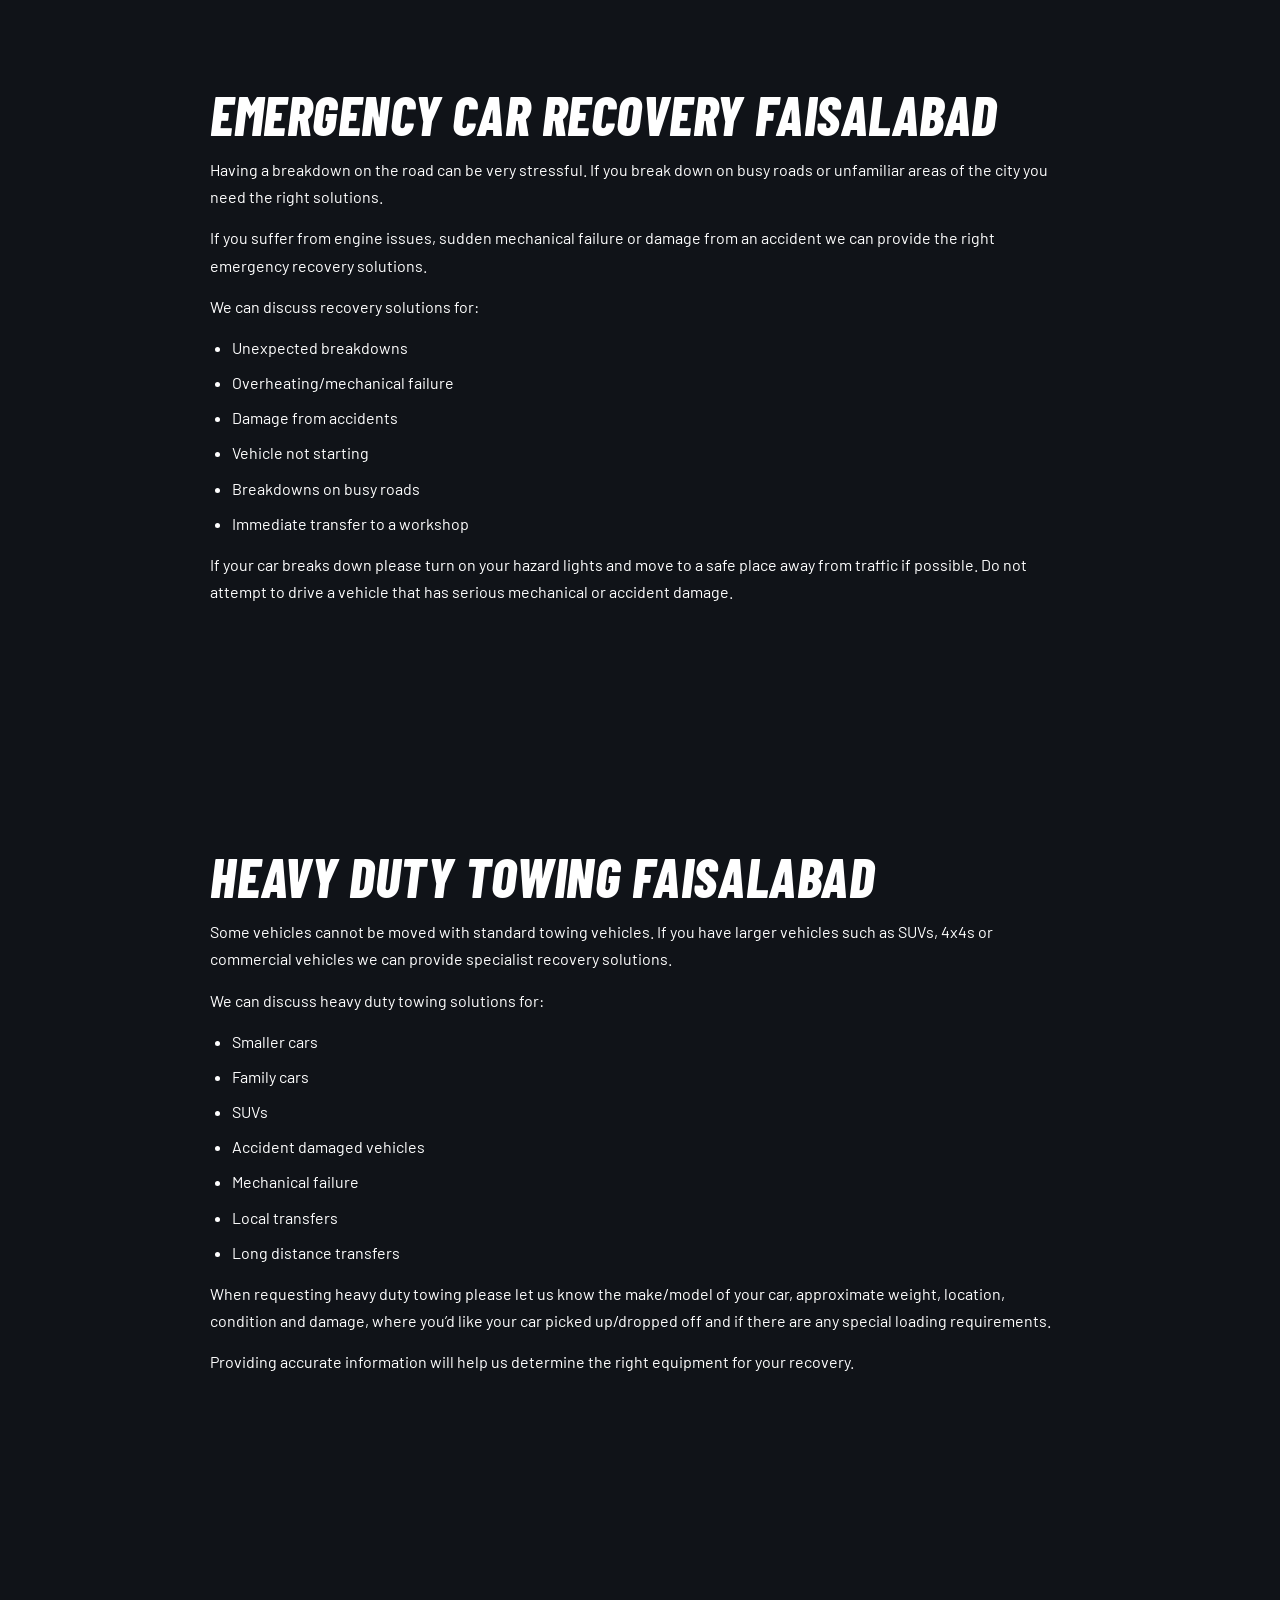
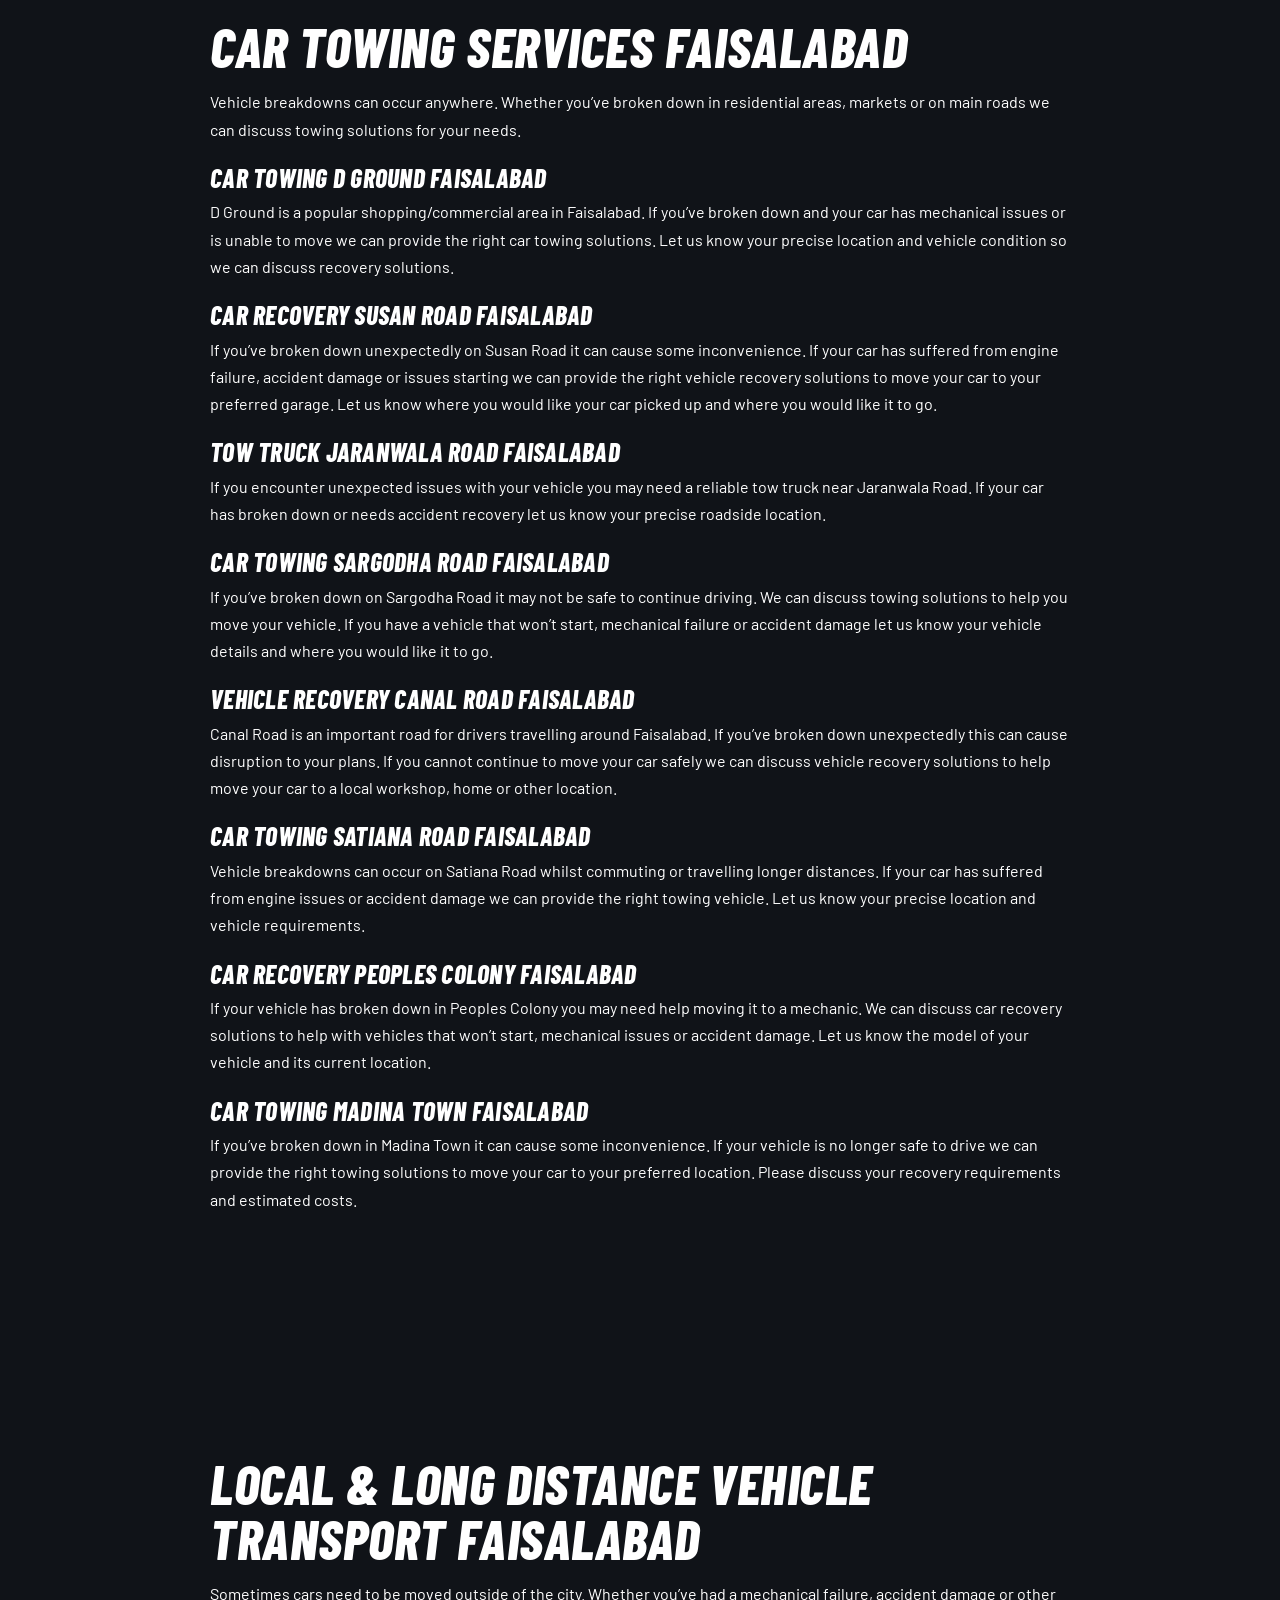
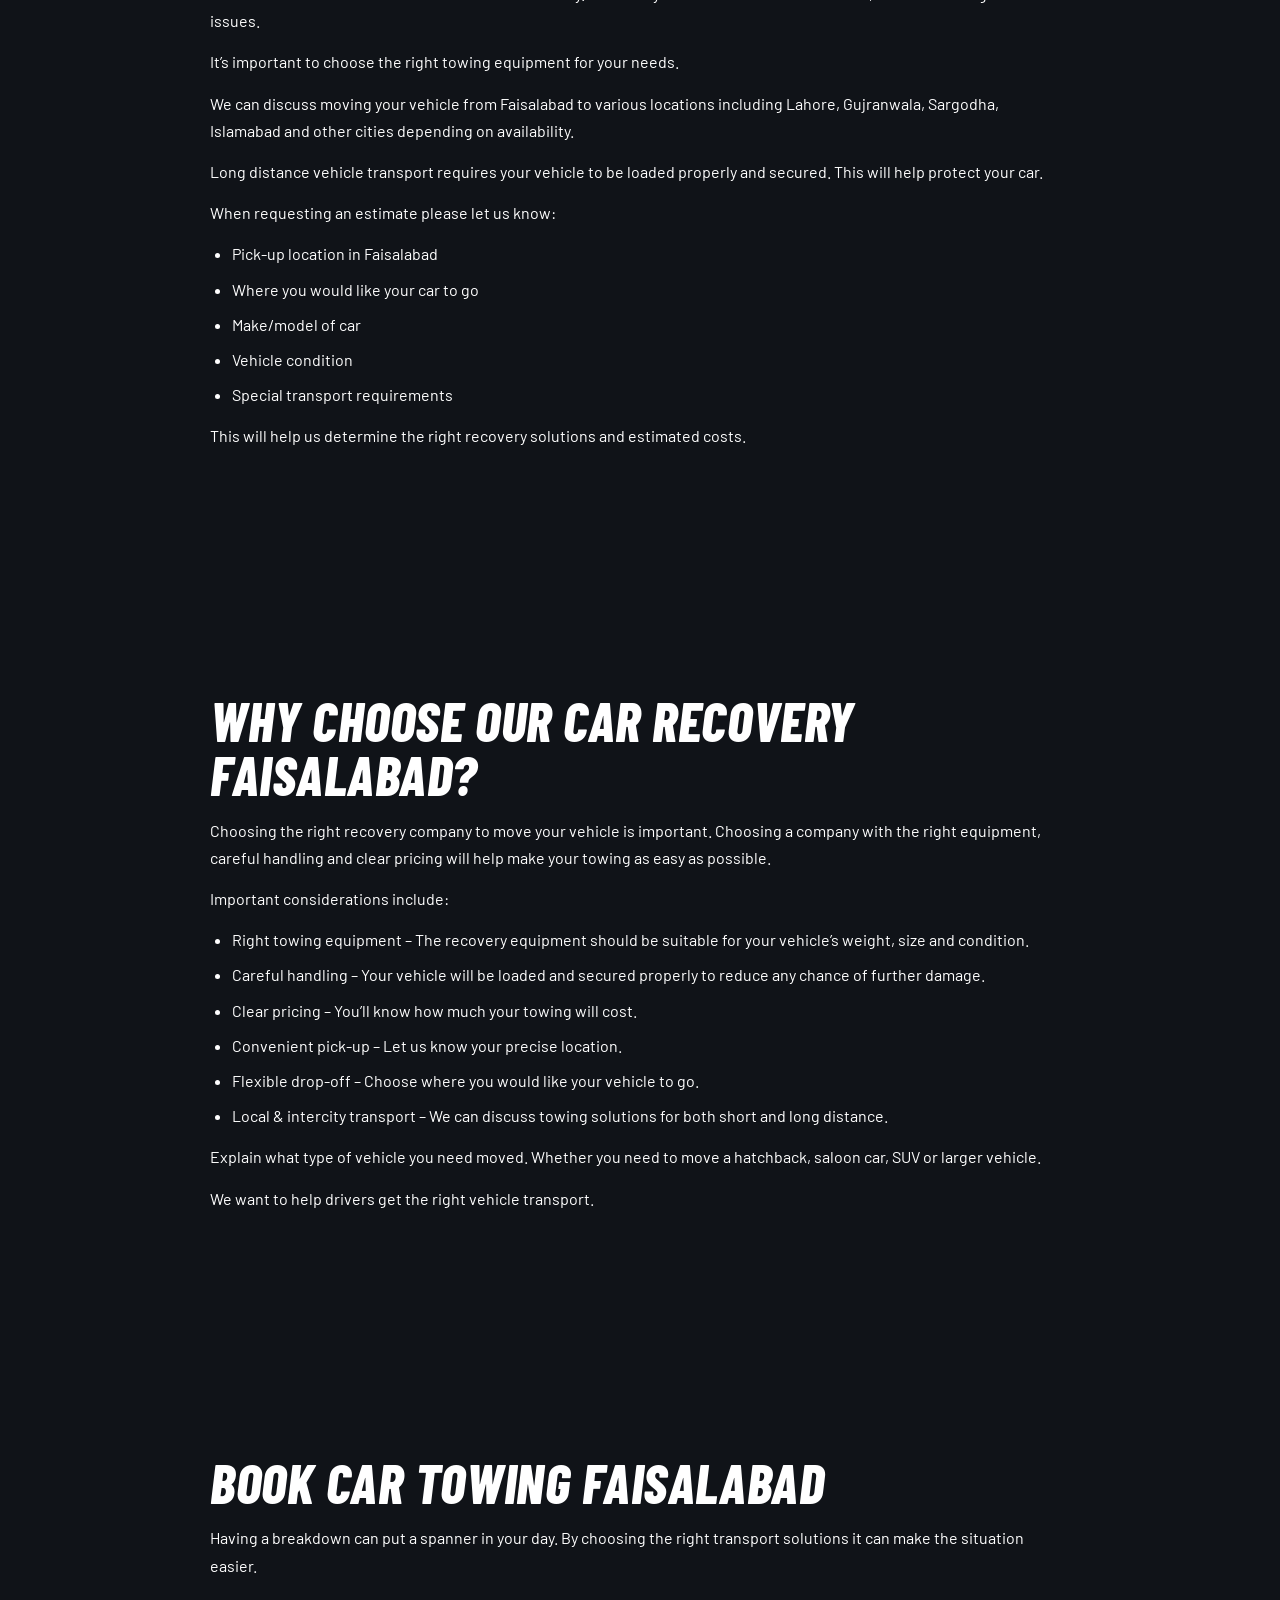
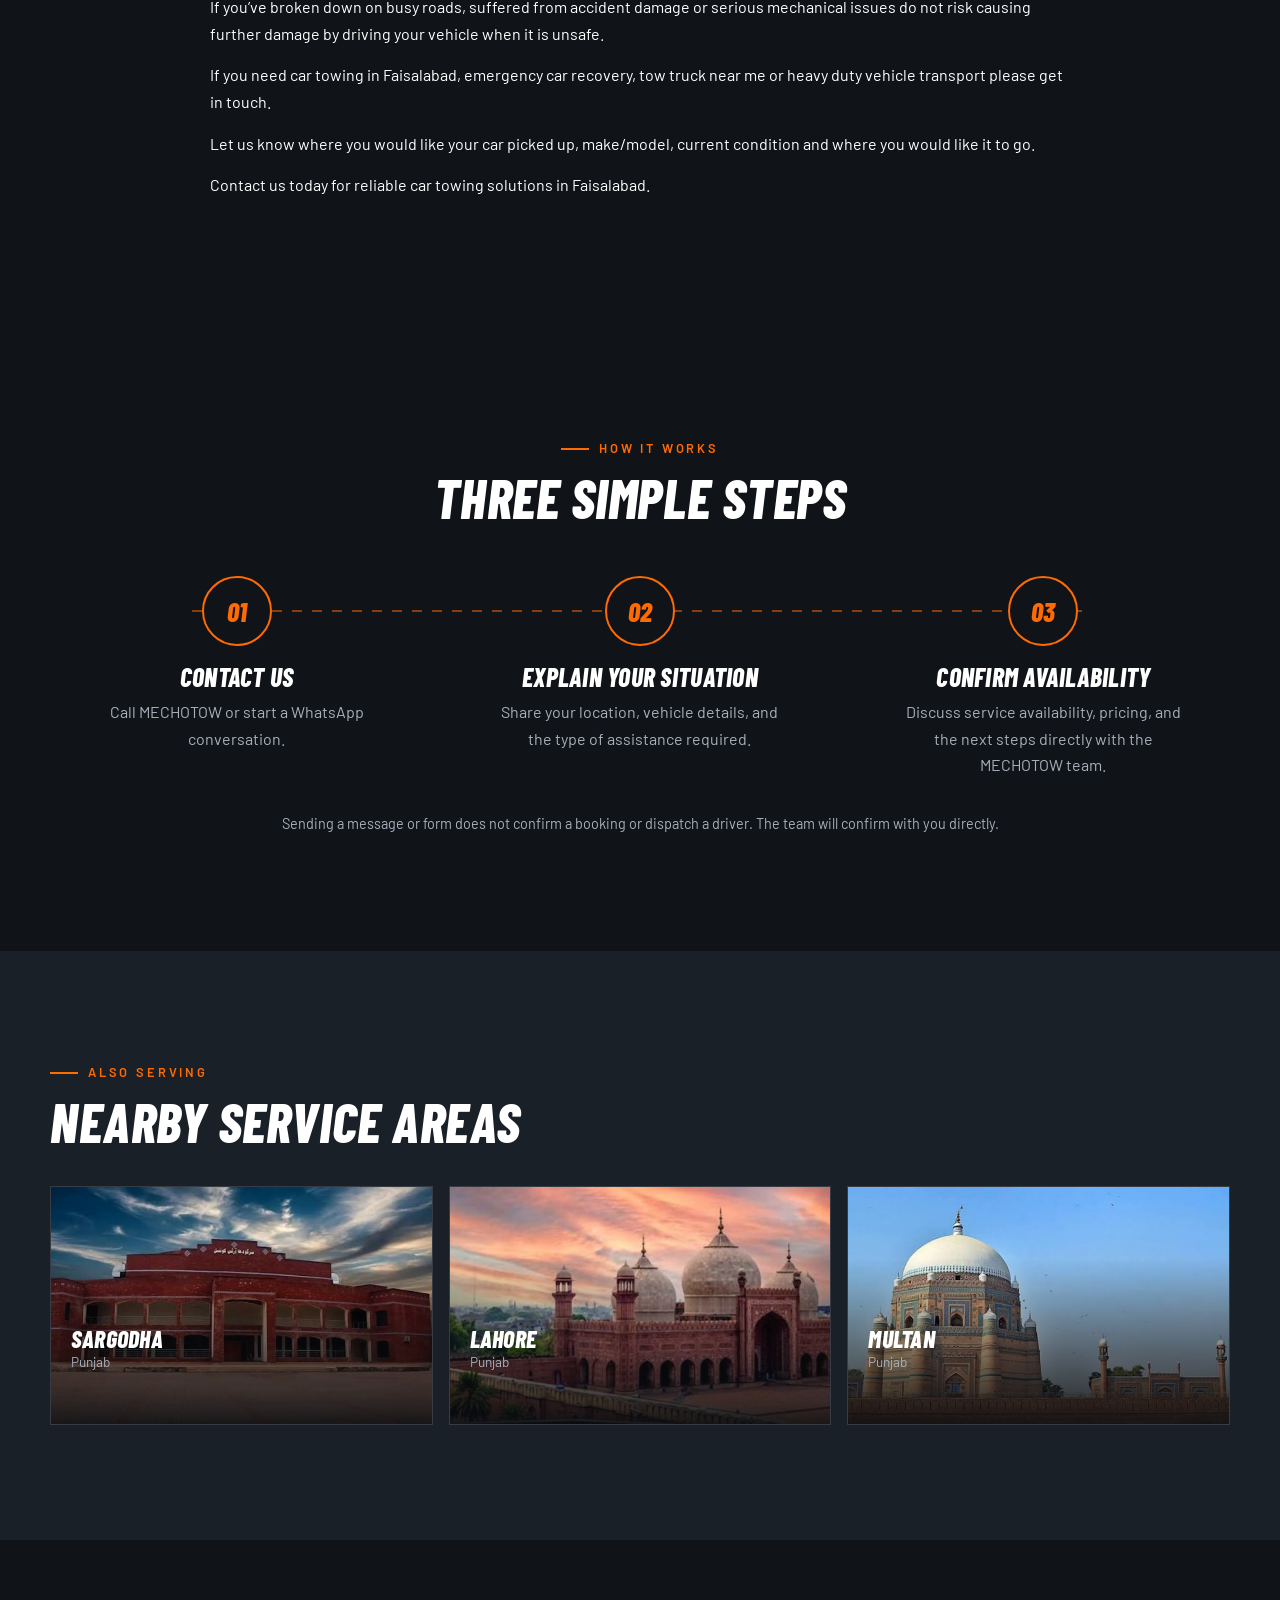
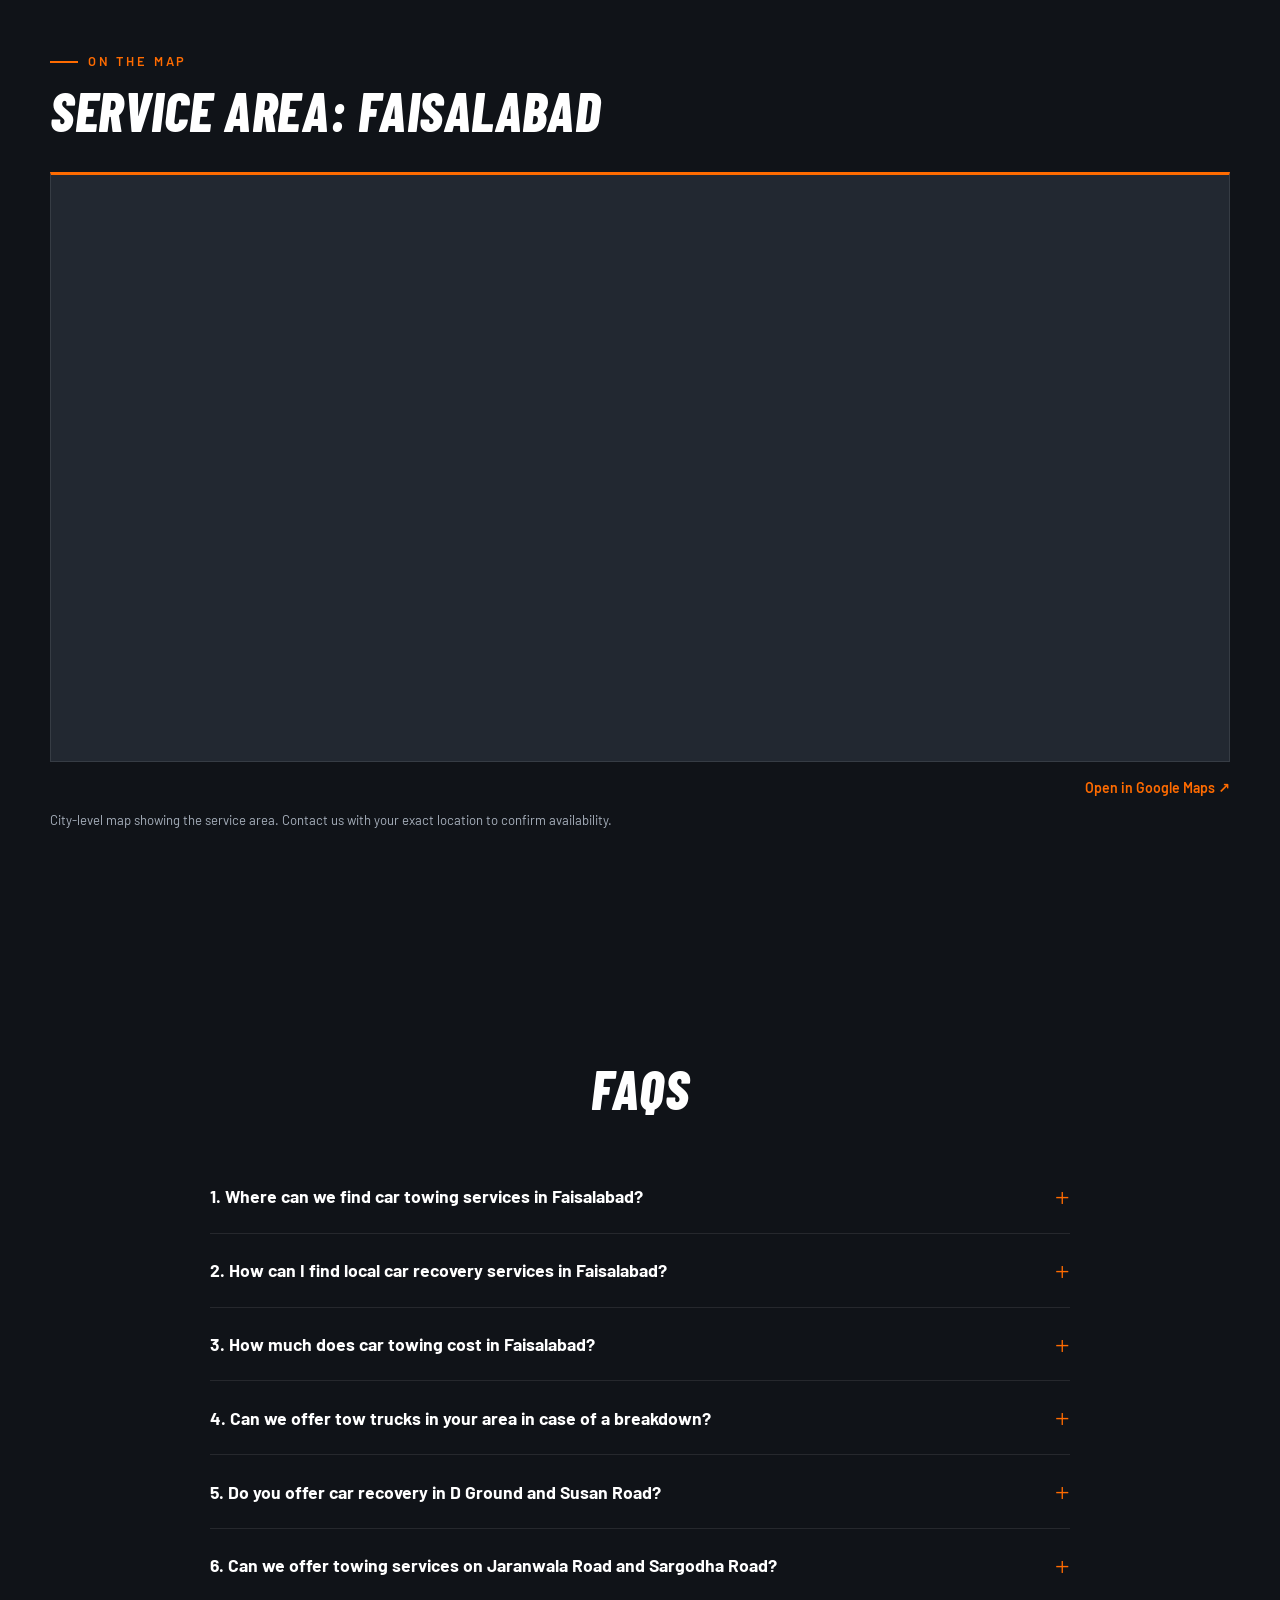
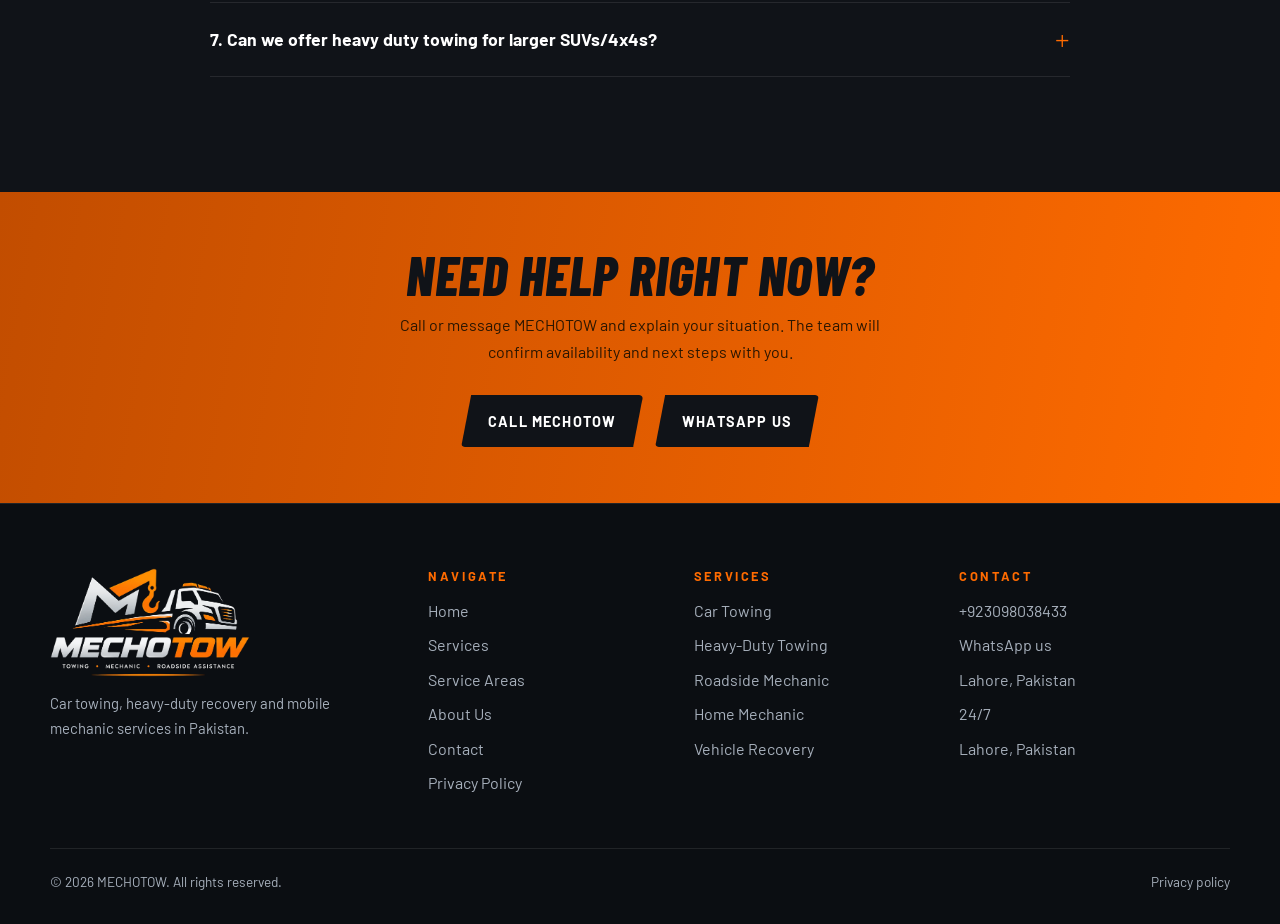
==== commit 4ac2b656: "Fix HTML structure and update FAQ section" ====
--- a/faisalabad.html
+++ b/faisalabad.html
@@ -170,8 +170,6 @@
 <details><summary>7. Can we offer heavy duty towing for larger SUVs/4x4s?</summary><div class="ans"><div><p>We may be able to offer heavy duty towing for larger SUVs and 4x4s. The right recovery equipment will depend on the weight, size and condition of your vehicle.</p></div></div></details>
 </div></div></section>
 
-<section><div class="wrap"><div class="rv" style="text-align:center"><div class="eyebrow" style="justify-content:center">FAQ</div><h2>Faisalabad questions</h2></div><div class="faq rv"><details><summary>Do you offer towing in Faisalabad?</summary><div class="ans"><div><p>MECHOTOW lists Faisalabad as a service area. Contact us with your exact location and vehicle details and the team will confirm availability.</p></div></div></details><details><summary>Can a mechanic come to me in Faisalabad?</summary><div class="ans"><div><p>Roadside and home mechanic visits are offered for suitable issues. Describe the problem and your location in Faisalabad and we will tell you what is possible.</p></div></div></details><details><summary>How much does a tow in Faisalabad cost?</summary><div class="ans"><div><p>Pricing depends on the service, distance and vehicle. We do not list fixed prices, so please contact MECHOTOW for a quote.</p></div></div></details></div></div></section>
-
 <section class="cta"><div class="wrap rv"><h2>Need help right now?</h2><p>Call or message MECHOTOW and explain your situation. The team will confirm availability and next steps with you.</p><div class="ctas" style="justify-content:center"><a class="btn" data-call href="contact.html">Call MECHOTOW</a><a class="btn" data-wa="tow" href="contact.html">WhatsApp Us</a></div></div></section></main><footer><div class="wrap"><div class="fg">
 <div><img src="assets/img/logo.webp" alt="MECHOTOW logo" width="200" height="107" loading="lazy"><p>Car towing, heavy-duty recovery and mobile mechanic services in Pakistan.</p></div>
 <div><h4>Navigate</h4><ul><li><a href="index.html">Home</a></li><li><a href="services.html">Services</a></li><li><a href="service-areas.html">Service Areas</a></li><li><a href="about.html">About Us</a></li><li><a href="contact.html">Contact</a></li><li><a href="privacy.html">Privacy Policy</a></li></ul></div>
